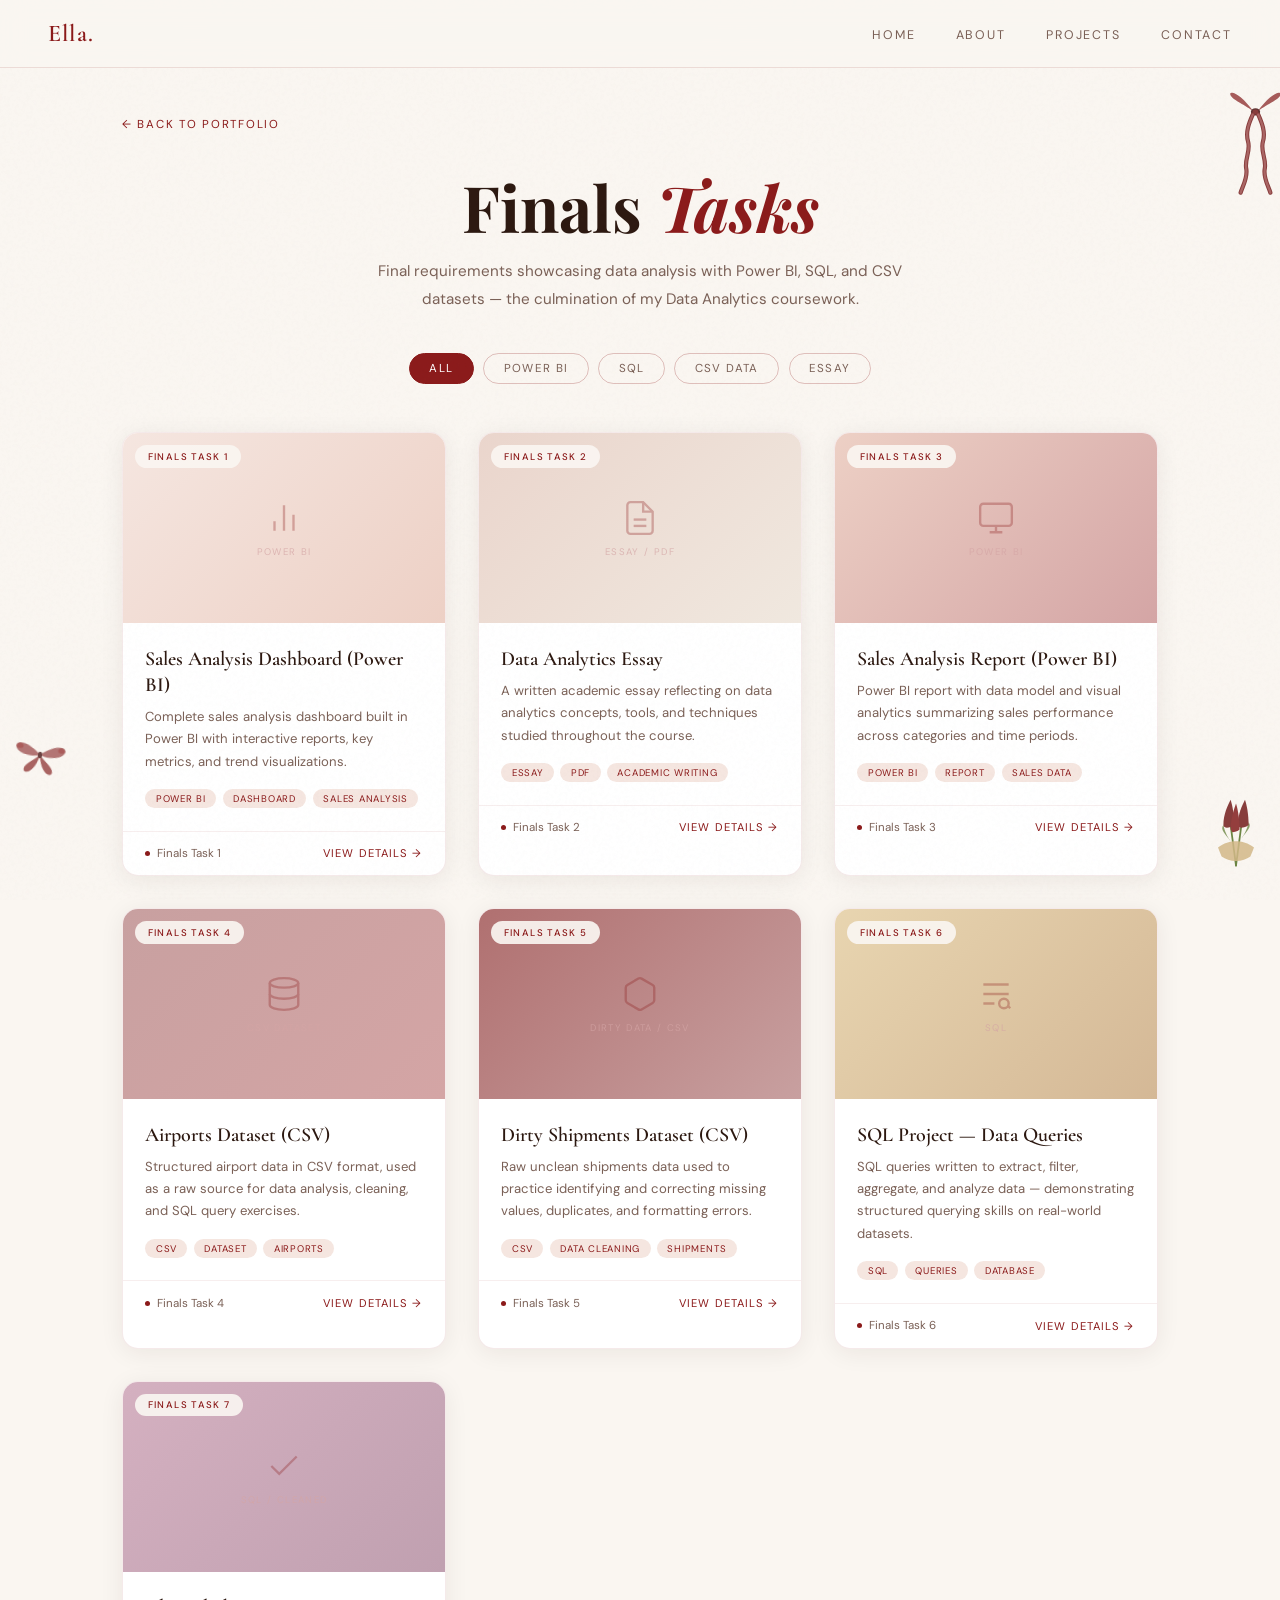
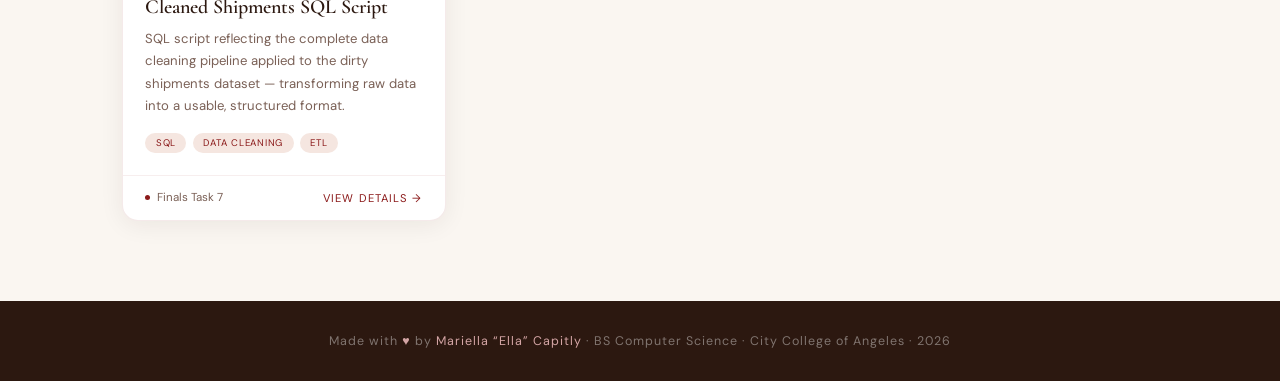
==== finals.html @ 5179aa81 "LATEST for latest" ====
<!DOCTYPE html>
<html lang="en">
<head>
  <meta charset="UTF-8">
  <meta name="viewport" content="width=device-width, initial-scale=1.0">
  <title>Finals Tasks - Mariella Capitly</title>
  <link href="https://fonts.googleapis.com/css2?family=Cormorant+Garamond:ital,wght@0,300;0,400;0,600;1,300;1,400&family=DM+Sans:wght@300;400;500&family=Playfair+Display:ital,wght@0,700;1,500&display=swap" rel="stylesheet">
  <link rel="stylesheet" href="style.css">
  <style>
    .page-wrap { max-width: 1100px; margin: 0 auto; padding: 7rem 2rem 5rem; }
    .back-link { display: inline-flex; align-items: center; gap: 0.5rem; font-size: 0.72rem; letter-spacing: 0.15em; text-transform: uppercase; color: var(--crimson); text-decoration: none; margin-bottom: 2.5rem; transition: gap 0.2s; }
    .back-link:hover { gap: 0.8rem; }
    .page-header { text-align: center; margin-bottom: 3rem; }
    .page-main-title { font-family: "Playfair Display", serif; font-size: clamp(2.4rem,5vw,4rem); font-weight: 700; color: var(--deep); line-height: 1.1; margin-bottom: 1rem; }
    .page-main-title em { font-style: italic; color: var(--crimson); }
    .page-subtitle { font-size: 0.95rem; color: var(--muted); max-width: 540px; margin: 0 auto 2.5rem; line-height: 1.8; }
    .filters { display: flex; justify-content: center; gap: 0.6rem; flex-wrap: wrap; margin-bottom: 3rem; }
    .filter-btn { padding: 0.45rem 1.2rem; border-radius: 999px; font-size: 0.72rem; letter-spacing: 0.12em; text-transform: uppercase; border: 1px solid rgba(139,26,26,0.25); background: transparent; color: var(--muted); cursor: pointer; transition: all 0.25s; font-family: "DM Sans", sans-serif; }
    .filter-btn:hover { border-color: var(--crimson); color: var(--crimson); }
    .filter-btn.active { background: var(--crimson); color: #fff; border-color: var(--crimson); }
    .tasks-grid { display: grid; grid-template-columns: repeat(auto-fill, minmax(300px, 1fr)); gap: 2rem; }
    .task-card { background: #fff; border-radius: 16px; overflow: hidden; border: 1px solid rgba(139,26,26,0.09); box-shadow: 0 4px 24px rgba(44,24,16,0.07); transition: all 0.35s ease; }
    .task-card:hover { transform: translateY(-5px); box-shadow: 0 16px 48px rgba(44,24,16,0.13); }
    .task-card.hidden { display: none; }

    .task-thumb {
      height: 190px;
      display: flex;
      align-items: center;
      justify-content: center;
      position: relative;
      overflow: hidden;
    }
    .task-thumb.img-thumb {
      background-size: cover;
      background-position: center top;
      background-repeat: no-repeat;
    }
    .thumb-cream  { background: linear-gradient(135deg,#F5E6E0,#EDD0C5); }
    .thumb-blush  { background: linear-gradient(135deg,#EAD5CC,#F0E8DF); }
    .thumb-rose   { background: linear-gradient(135deg,#EDD0C5,#D4A5A5); }
    .thumb-deep   { background: linear-gradient(135deg,#C8A0A0,#D4A5A5); }
    .thumb-wine   { background: linear-gradient(135deg,#B07070,#C8A0A0); }
    .thumb-sand   { background: linear-gradient(135deg,#E8D5B0,#D4B896); }
    .thumb-mauve  { background: linear-gradient(135deg,#D4B0C0,#C0A0B0); }

    .task-tag-badge {
      position: absolute;
      top: 0.75rem;
      left: 0.75rem;
      padding: 0.3rem 0.8rem;
      border-radius: 999px;
      font-size: 0.6rem;
      letter-spacing: 0.14em;
      text-transform: uppercase;
      font-weight: 500;
      z-index: 2;
      background: rgba(250,246,241,0.92);
      color: var(--crimson);
    }

    /* Placeholder icon inside gradient thumbs */
    .thumb-icon-wrap { display: flex; flex-direction: column; align-items: center; gap: 0.5rem; }
    .thumb-icon-wrap svg { width: 38px; height: 38px; stroke: var(--crimson); fill: none; opacity: 0.3; stroke-width: 1.5; }
    .thumb-icon-label { font-size: 0.6rem; letter-spacing: 0.14em; text-transform: uppercase; color: var(--accent); opacity: 0.7; }

    .task-body { padding: 1.4rem; }
    .task-title { font-family: "Cormorant Garamond", serif; font-size: 1.25rem; font-weight: 600; color: var(--deep); margin-bottom: 0.5rem; line-height: 1.3; }
    .task-desc { font-size: 0.82rem; color: var(--muted); line-height: 1.7; margin-bottom: 1rem; }
    .task-tags { display: flex; flex-wrap: wrap; gap: 0.4rem; }
    .task-tag { padding: 0.2rem 0.65rem; background: var(--blush); color: var(--crimson); border-radius: 999px; font-size: 0.6rem; letter-spacing: 0.08em; text-transform: uppercase; }
    .task-footer { padding: 0.9rem 1.4rem; border-top: 1px solid rgba(139,26,26,0.07); display: flex; justify-content: space-between; align-items: center; }
    .task-footer button { font-size: 0.7rem; letter-spacing: 0.1em; text-transform: uppercase; color: var(--crimson); display: flex; align-items: center; gap: 0.3rem; cursor: pointer; background: none; border: none; font-family: inherit; transition: gap 0.2s; }
    .task-footer button:hover { gap: 0.6rem; }
    .task-dot { width: 5px; height: 5px; border-radius: 50%; background: var(--crimson); flex-shrink: 0; }

    /* Decorations */
    .deco-bow { position: fixed; top: 90px; right: -8px; width: 65px; height: 105px; pointer-events: none; z-index: 5; opacity: 0.8; }
    .deco-butterfly { position: fixed; bottom: 120px; left: 10px; width: 60px; height: 50px; pointer-events: none; z-index: 5; opacity: 0.75; transform: rotate(8deg); }
    .deco-bouquet { position: fixed; bottom: 30px; right: 8px; width: 72px; height: 90px; pointer-events: none; z-index: 5; opacity: 0.8; }
    @media(max-width:600px){ .deco-bow,.deco-butterfly,.deco-bouquet{display:none;} .tasks-grid{grid-template-columns:1fr;} .modal-actions{flex-direction:column;} }

    /* Modal */
    .modal-overlay { display: none; position: fixed; inset: 0; background: rgba(44,24,16,0.5); z-index: 200; align-items: center; justify-content: center; padding: 1.5rem; backdrop-filter: blur(6px); }
    .modal-overlay.open { display: flex; }
    .modal-box { background: #FAF6F1; border-radius: 20px; max-width: 580px; width: 100%; max-height: 90vh; overflow-y: auto; box-shadow: 0 24px 80px rgba(44,24,16,0.25); border: 1px solid rgba(139,26,26,0.12); position: relative; animation: modalIn 0.3s ease; }
    @keyframes modalIn { from { opacity:0; transform: translateY(20px) scale(0.97); } to { opacity:1; transform: translateY(0) scale(1); } }
    .modal-header-img {
      width: 100%;
      height: 200px;
      border-radius: 20px 20px 0 0;
      position: relative;
      overflow: hidden;
      display: flex;
      align-items: center;
      justify-content: center;
      background-size: cover;
      background-position: center top;
      background-repeat: no-repeat;
    }
    .modal-header-icon { display: flex; flex-direction: column; align-items: center; gap: 0.6rem; }
    .modal-header-icon svg { width: 52px; height: 52px; stroke: var(--crimson); fill: none; opacity: 0.25; stroke-width: 1.2; }
    .modal-close-btn { position: absolute; top: 1rem; right: 1rem; width: 32px; height: 32px; border-radius: 50%; background: rgba(250,246,241,0.92); border: 1px solid rgba(139,26,26,0.18); display: flex; align-items: center; justify-content: center; cursor: pointer; color: var(--crimson); font-size: 0.9rem; transition: background 0.2s; z-index: 10; }
    .modal-close-btn:hover { background: var(--blush); }
    .modal-content { padding: 1.8rem 2rem 2rem; }
    .modal-badge { display: inline-block; padding: 0.3rem 0.9rem; border-radius: 999px; font-size: 0.6rem; letter-spacing: 0.15em; text-transform: uppercase; font-weight: 500; background: rgba(139,26,26,0.1); color: var(--crimson); margin-bottom: 0.7rem; }
    .modal-title { font-family: "Playfair Display", serif; font-size: 1.6rem; font-weight: 700; color: var(--deep); margin-bottom: 0.5rem; line-height: 1.2; }
    .modal-desc { font-size: 0.85rem; color: var(--muted); line-height: 1.8; margin-bottom: 1.2rem; }
    .modal-tags { display: flex; flex-wrap: wrap; gap: 0.4rem; margin-bottom: 1.5rem; }
    .modal-tag { padding: 0.22rem 0.7rem; background: var(--blush); color: var(--crimson); border-radius: 999px; font-size: 0.6rem; letter-spacing: 0.08em; text-transform: uppercase; }
    .modal-divider { height: 1px; background: rgba(139,26,26,0.1); margin-bottom: 1.5rem; }
    .modal-actions { display: flex; gap: 0.8rem; flex-wrap: wrap; }
    .modal-btn-download { display: inline-flex; align-items: center; gap: 0.5rem; padding: 0.75rem 1.5rem; background: var(--crimson); color: #fff; border-radius: 999px; font-size: 0.75rem; letter-spacing: 0.1em; text-transform: uppercase; text-decoration: none; border: none; cursor: pointer; font-family: inherit; transition: all 0.3s; }
    .modal-btn-download:hover { background: var(--rose); transform: translateY(-2px); box-shadow: 0 6px 20px rgba(139,26,26,0.25); }
    .modal-btn-download:disabled { opacity: 0.6; cursor: not-allowed; transform: none; }
    .modal-btn-close { display: inline-flex; align-items: center; gap: 0.5rem; padding: 0.75rem 1.5rem; background: transparent; color: var(--muted); border: 1px solid rgba(139,26,26,0.2); border-radius: 999px; font-size: 0.75rem; letter-spacing: 0.1em; text-transform: uppercase; cursor: pointer; font-family: inherit; transition: all 0.3s; }
    .modal-btn-close:hover { background: var(--blush); }
  </style>
</head>
<body>

<nav>
  <div class="nav-logo">Ella.</div>
  <ul class="nav-links">
    <li><a href="index.html">Home</a></li>
    <li><a href="index.html#about">About</a></li>
    <li><a href="index.html#projects">Projects</a></li>
    <li><a href="index.html#contact">Contact</a></li>
  </ul>
</nav>

<!-- Decorations -->
<svg class="deco-bow" viewBox="0 0 70 110" fill="none">
  <path d="M33 22 C26 15 6 8 8 2 C10 -1 22 6 33 22Z" fill="#6B0F0F" opacity="0.95"/>
  <path d="M33 22 C26 15 6 8 8 2 C10 -1 22 6 33 22Z" fill="#D47070" opacity="0.3"/>
  <path d="M37 22 C44 15 64 8 62 2 C60 -1 48 6 37 22Z" fill="#6B0F0F" opacity="0.95"/>
  <path d="M37 22 C44 15 64 8 62 2 C60 -1 48 6 37 22Z" fill="#D47070" opacity="0.3"/>
  <ellipse cx="35" cy="22" rx="5" ry="4" fill="#3A0606"/>
  <ellipse cx="35" cy="22" rx="3" ry="2.5" fill="#6B0F0F"/>
  <path d="M32 25 C28 34 24 44 27 54 C30 64 23 73 25 83 C27 93 21 102 19 109" stroke="#6B0F0F" stroke-width="4.5" stroke-linecap="round" fill="none"/>
  <path d="M32 25 C28 34 24 44 27 54 C30 64 23 73 25 83 C27 93 21 102 19 109" stroke="#E8A0A0" stroke-width="2.5" stroke-linecap="round" fill="none" opacity="0.35"/>
  <path d="M38 25 C42 34 46 44 43 54 C40 64 47 73 45 83 C43 93 49 102 51 109" stroke="#6B0F0F" stroke-width="4.5" stroke-linecap="round" fill="none"/>
  <path d="M38 25 C42 34 46 44 43 54 C40 64 47 73 45 83 C43 93 49 102 51 109" stroke="#E8A0A0" stroke-width="2.5" stroke-linecap="round" fill="none" opacity="0.35"/>
</svg>
<svg class="deco-butterfly" viewBox="0 0 70 60" fill="none">
  <path d="M35 30 C28 22 10 14 6 20 C2 26 16 36 35 30Z" fill="#6B0F0F" opacity="0.9"/>
  <path d="M35 30 C28 22 10 14 6 20 C2 26 16 36 35 30Z" fill="#E8A0A0" opacity="0.3"/>
  <ellipse cx="10" cy="22" rx="4" ry="3" fill="#8B1A1A" opacity="0.7"/>
  <path d="M35 30 C42 22 60 14 64 20 C68 26 54 36 35 30Z" fill="#6B0F0F" opacity="0.9"/>
  <path d="M35 30 C42 22 60 14 64 20 C68 26 54 36 35 30Z" fill="#E8A0A0" opacity="0.3"/>
  <ellipse cx="60" cy="22" rx="4" ry="3" fill="#8B1A1A" opacity="0.7"/>
  <path d="M35 30 C30 36 16 44 18 50 C20 56 32 50 35 30Z" fill="#7B1111" opacity="0.85"/>
  <path d="M35 30 C40 36 54 44 52 50 C50 56 38 50 35 30Z" fill="#7B1111" opacity="0.85"/>
  <ellipse cx="35" cy="30" rx="2.5" ry="4" fill="#3A0606"/>
  <path d="M34 27 C32 24 30 22" stroke="#3A0606" stroke-width="1" stroke-linecap="round" fill="none"/>
  <path d="M36 27 C38 24 40 22" stroke="#3A0606" stroke-width="1" stroke-linecap="round" fill="none"/>
</svg>
<svg class="deco-bouquet" viewBox="0 0 80 100" fill="none">
  <path d="M40 95 C38 80 36 65 34 50" stroke="#4A6B1A" stroke-width="2" stroke-linecap="round" fill="none"/>
  <path d="M40 95 C42 80 44 65 46 50" stroke="#4A6B1A" stroke-width="2" stroke-linecap="round" fill="none"/>
  <path d="M34 68 C28 60 22 55 26 50 C28 60 32 65 34 68Z" fill="#4A6B1A" opacity="0.8"/>
  <path d="M46 65 C52 57 58 52 54 47 C52 57 48 62 46 65Z" fill="#4A6B1A" opacity="0.8"/>
  <path d="M26 50 C26 38 31 28 34 22 C36 28 38 38 38 50 C36 52 32 53 30 53 C28 53 26 52 26 50Z" fill="#6B0F0F"/>
  <path d="M42 50 C42 38 47 28 50 22 C52 28 54 38 54 50 C52 52 48 53 46 53 C44 53 42 52 42 50Z" fill="#6B0F0F"/>
  <path d="M34 55 C34 43 38 32 40 26 C42 32 44 43 44 55 C42 57 38 58 36 58Z" fill="#7B1111"/>
  <path d="M20 75 C26 70 34 68 40 68 C46 68 54 70 60 75 L56 85 C52 88 46 90 40 90 C34 90 28 88 24 85Z" fill="#C8A96E" opacity="0.85"/>
</svg>

<!-- MODAL -->
<div class="modal-overlay" id="modalOverlay">
  <div class="modal-box">
    <div class="modal-header-img" id="modalHeaderImg">
      <div class="modal-header-icon" id="modalHeaderIcon"></div>
      <button class="modal-close-btn" id="modalCloseX">&#10005;</button>
    </div>
    <div class="modal-content">
      <span class="modal-badge" id="modalBadge"></span>
      <h2 class="modal-title" id="modalTitle"></h2>
      <p class="modal-desc" id="modalDesc"></p>
      <div class="modal-tags" id="modalTags"></div>
      <div class="modal-divider"></div>
      <div class="modal-actions">
        <button class="modal-btn-download" id="modalDownload">&#8659; Download File</button>
        <button class="modal-btn-close" id="modalCloseBtn">&#10005; Close</button>
      </div>
    </div>
  </div>
</div>

<div class="page-wrap">
  <a href="index.html" class="back-link">&#8592; Back to Portfolio</a>
  <div class="page-header">
    <h1 class="page-main-title">Finals <em>Tasks</em></h1>
    <p class="page-subtitle">Final requirements showcasing data analysis with Power BI, SQL, and CSV datasets — the culmination of my Data Analytics coursework.</p>
    <div class="filters">
      <button class="filter-btn active" data-filter="all">All</button>
      <button class="filter-btn" data-filter="powerbi">Power BI</button>
      <button class="filter-btn" data-filter="sql">SQL</button>
      <button class="filter-btn" data-filter="csv">CSV Data</button>
      <button class="filter-btn" data-filter="essay">Essay</button>
    </div>
  </div>

  <div class="tasks-grid">

    <!-- Card 1: Sales Analysis (Power BI) — complete with charts -->
    <div class="task-card" data-cat="powerbi"
      data-badge="Finals Task 1"
      data-title="Sales Analysis Dashboard (Power BI)"
      data-imgurl=""
      data-thumbclass="thumb-cream"
      data-icon='<path d="M18 20V10M12 20V4M6 20v-6"/>'
      data-iconlabel="Power BI"
      data-desc="A complete sales analysis dashboard built in Power BI. Visualizes key sales metrics, trends, and performance indicators using interactive reports and charts."
      data-tags="Power BI,Dashboard,Sales Analysis,Visualization"
      data-download="https://raw.githubusercontent.com/mariellacapitly/PORTFOLIO/development/projects/FINALS/04-Sales_Analysis_complete%20(1).pbix"
      data-filename="Finals-Sales-Analysis-Complete.pbix">
      <div class="task-thumb thumb-cream">
        <span class="task-tag-badge">Finals Task 1</span>
        <div class="thumb-icon-wrap">
          <svg viewBox="0 0 24 24"><path d="M18 20V10M12 20V4M6 20v-6"/></svg>
          <span class="thumb-icon-label">Power BI</span>
        </div>
      </div>
      <div class="task-body">
        <div class="task-title">Sales Analysis Dashboard (Power BI)</div>
        <p class="task-desc">Complete sales analysis dashboard built in Power BI with interactive reports, key metrics, and trend visualizations.</p>
        <div class="task-tags"><span class="task-tag">Power BI</span><span class="task-tag">Dashboard</span><span class="task-tag">Sales Analysis</span></div>
      </div>
      <div class="task-footer">
        <div style="display:flex;align-items:center;gap:0.4rem;"><div class="task-dot"></div><span style="font-size:0.72rem;color:var(--muted);">Finals Task 1</span></div>
        <button class="open-modal-btn">View Details &rarr;</button>
      </div>
    </div>

    <!-- Card 2: Essay -->
    <div class="task-card" data-cat="essay"
      data-badge="Finals Task 2"
      data-title="Data Analytics Essay"
      data-imgurl=""
      data-thumbclass="thumb-blush"
      data-icon='<path d="M14 2H6a2 2 0 00-2 2v16a2 2 0 002 2h12a2 2 0 002-2V8z"/><polyline points="14 2 14 8 20 8"/><line x1="16" y1="13" x2="8" y2="13"/><line x1="16" y1="17" x2="8" y2="17"/>'
      data-iconlabel="Essay / PDF"
      data-desc="A written essay on data analytics concepts, reflecting on the tools, techniques, and insights gained throughout the course. Submitted as a formal academic document."
      data-tags="Essay,PDF,Academic Writing,Reflection"
      data-download="https://raw.githubusercontent.com/mariellacapitly/PORTFOLIO/development/projects/FINALS/Capitly_Mariella_ESSAY%20(1).pdf"
      data-filename="Capitly_Mariella_ESSAY.pdf">
      <div class="task-thumb thumb-blush">
        <span class="task-tag-badge">Finals Task 2</span>
        <div class="thumb-icon-wrap">
          <svg viewBox="0 0 24 24"><path d="M14 2H6a2 2 0 00-2 2v16a2 2 0 002 2h12a2 2 0 002-2V8z"/><polyline points="14 2 14 8 20 8"/><line x1="16" y1="13" x2="8" y2="13"/><line x1="16" y1="17" x2="8" y2="17"/></svg>
          <span class="thumb-icon-label">Essay / PDF</span>
        </div>
      </div>
      <div class="task-body">
        <div class="task-title">Data Analytics Essay</div>
        <p class="task-desc">A written academic essay reflecting on data analytics concepts, tools, and techniques studied throughout the course.</p>
        <div class="task-tags"><span class="task-tag">Essay</span><span class="task-tag">PDF</span><span class="task-tag">Academic Writing</span></div>
      </div>
      <div class="task-footer">
        <div style="display:flex;align-items:center;gap:0.4rem;"><div class="task-dot"></div><span style="font-size:0.72rem;color:var(--muted);">Finals Task 2</span></div>
        <button class="open-modal-btn">View Details &rarr;</button>
      </div>
    </div>

    <!-- Card 3: Sales Analysis (alternate .pbix) -->
    <div class="task-card" data-cat="powerbi"
      data-badge="Finals Task 3"
      data-title="Sales Analysis Report (Power BI)"
      data-imgurl=""
      data-thumbclass="thumb-rose"
      data-icon='<rect x="2" y="3" width="20" height="14" rx="2"/><path d="M8 21h8M12 17v4"/>'
      data-iconlabel="Power BI"
      data-desc="An alternate Power BI report file for the sales analysis project. Contains report pages, data model connections, and visual analytics for sales performance review."
      data-tags="Power BI,Report,Sales Data,Visualization"
      data-download="https://raw.githubusercontent.com/mariellacapitly/PORTFOLIO/development/projects/FINALS/Sales_Analysis_complete%20(1).pbix"
      data-filename="Finals-Sales-Analysis-Report.pbix">
      <div class="task-thumb thumb-rose">
        <span class="task-tag-badge">Finals Task 3</span>
        <div class="thumb-icon-wrap">
          <svg viewBox="0 0 24 24"><rect x="2" y="3" width="20" height="14" rx="2"/><path d="M8 21h8M12 17v4"/></svg>
          <span class="thumb-icon-label">Power BI</span>
        </div>
      </div>
      <div class="task-body">
        <div class="task-title">Sales Analysis Report (Power BI)</div>
        <p class="task-desc">Power BI report with data model and visual analytics summarizing sales performance across categories and time periods.</p>
        <div class="task-tags"><span class="task-tag">Power BI</span><span class="task-tag">Report</span><span class="task-tag">Sales Data</span></div>
      </div>
      <div class="task-footer">
        <div style="display:flex;align-items:center;gap:0.4rem;"><div class="task-dot"></div><span style="font-size:0.72rem;color:var(--muted);">Finals Task 3</span></div>
        <button class="open-modal-btn">View Details &rarr;</button>
      </div>
    </div>

    <!-- Card 4: Airports CSV -->
    <div class="task-card" data-cat="csv"
      data-badge="Finals Task 4"
      data-title="Airports Dataset (CSV)"
      data-imgurl=""
      data-thumbclass="thumb-deep"
      data-icon='<ellipse cx="12" cy="5" rx="9" ry="3"/><path d="M21 12c0 1.66-4 3-9 3s-9-1.34-9-3"/><path d="M3 5v14c0 1.66 4 3 9 3s9-1.34 9-3V5"/>'
      data-iconlabel="CSV Dataset"
      data-desc="A structured CSV dataset containing airport data. Used as a source dataset for data analysis, cleaning, and querying exercises in the finals project."
      data-tags="CSV,Dataset,Airports,Data Source"
      data-download="https://raw.githubusercontent.com/mariellacapitly/PORTFOLIO/development/projects/FINALS/airports.csv"
      data-filename="airports.csv">
      <div class="task-thumb thumb-deep">
        <span class="task-tag-badge">Finals Task 4</span>
        <div class="thumb-icon-wrap">
          <svg viewBox="0 0 24 24"><ellipse cx="12" cy="5" rx="9" ry="3"/><path d="M21 12c0 1.66-4 3-9 3s-9-1.34-9-3"/><path d="M3 5v14c0 1.66 4 3 9 3s9-1.34 9-3V5"/></svg>
          <span class="thumb-icon-label">CSV Dataset</span>
        </div>
      </div>
      <div class="task-body">
        <div class="task-title">Airports Dataset (CSV)</div>
        <p class="task-desc">Structured airport data in CSV format, used as a raw source for data analysis, cleaning, and SQL query exercises.</p>
        <div class="task-tags"><span class="task-tag">CSV</span><span class="task-tag">Dataset</span><span class="task-tag">Airports</span></div>
      </div>
      <div class="task-footer">
        <div style="display:flex;align-items:center;gap:0.4rem;"><div class="task-dot"></div><span style="font-size:0.72rem;color:var(--muted);">Finals Task 4</span></div>
        <button class="open-modal-btn">View Details &rarr;</button>
      </div>
    </div>

    <!-- Card 5: Dirty Shipments CSV -->
    <div class="task-card" data-cat="csv"
      data-badge="Finals Task 5"
      data-title="Dirty Shipments Dataset (CSV)"
      data-imgurl=""
      data-thumbclass="thumb-wine"
      data-icon='<path d="M21 16V8a2 2 0 00-1-1.73l-7-4a2 2 0 00-2 0l-7 4A2 2 0 003 8v8a2 2 0 001 1.73l7 4a2 2 0 002 0l7-4A2 2 0 0021 16z"/>'
      data-iconlabel="Dirty Data / CSV"
      data-desc="A raw, unclean shipments dataset in CSV format. Used to practice data cleaning techniques — identifying and fixing missing values, duplicates, and formatting inconsistencies."
      data-tags="CSV,Data Cleaning,Shipments,Raw Data"
      data-download="https://raw.githubusercontent.com/mariellacapitly/PORTFOLIO/development/projects/FINALS/dirty_shipments.csv"
      data-filename="dirty_shipments.csv">
      <div class="task-thumb thumb-wine">
        <span class="task-tag-badge">Finals Task 5</span>
        <div class="thumb-icon-wrap">
          <svg viewBox="0 0 24 24"><path d="M21 16V8a2 2 0 00-1-1.73l-7-4a2 2 0 00-2 0l-7 4A2 2 0 003 8v8a2 2 0 001 1.73l7 4a2 2 0 002 0l7-4A2 2 0 0021 16z"/></svg>
          <span class="thumb-icon-label">Dirty Data / CSV</span>
        </div>
      </div>
      <div class="task-body">
        <div class="task-title">Dirty Shipments Dataset (CSV)</div>
        <p class="task-desc">Raw unclean shipments data used to practice identifying and correcting missing values, duplicates, and formatting errors.</p>
        <div class="task-tags"><span class="task-tag">CSV</span><span class="task-tag">Data Cleaning</span><span class="task-tag">Shipments</span></div>
      </div>
      <div class="task-footer">
        <div style="display:flex;align-items:center;gap:0.4rem;"><div class="task-dot"></div><span style="font-size:0.72rem;color:var(--muted);">Finals Task 5</span></div>
        <button class="open-modal-btn">View Details &rarr;</button>
      </div>
    </div>

    <!-- Card 6: SQL Project -->
    <div class="task-card" data-cat="sql"
      data-badge="Finals Task 6"
      data-title="SQL Project — Data Queries"
      data-imgurl=""
      data-thumbclass="thumb-sand"
      data-icon='<path d="M4 6h16M4 12h16M4 18h7"/><circle cx="17" cy="18" r="3"/><path d="m21 21-1.5-1.5"/>'
      data-iconlabel="SQL"
      data-desc="A SQL project file containing queries written to extract, filter, aggregate, and analyze data. Demonstrates ability to write structured queries for real-world data problems."
      data-tags="SQL,Queries,Database,Data Analysis"
      data-download="https://raw.githubusercontent.com/mariellacapitly/PORTFOLIO/development/projects/FINALS/project_capitly%20(1).sql"
      data-filename="project_capitly.sql">
      <div class="task-thumb thumb-sand">
        <span class="task-tag-badge">Finals Task 6</span>
        <div class="thumb-icon-wrap">
          <svg viewBox="0 0 24 24"><path d="M4 6h16M4 12h16M4 18h7"/><circle cx="17" cy="18" r="3"/><path d="m21 21-1.5-1.5"/></svg>
          <span class="thumb-icon-label">SQL</span>
        </div>
      </div>
      <div class="task-body">
        <div class="task-title">SQL Project — Data Queries</div>
        <p class="task-desc">SQL queries written to extract, filter, aggregate, and analyze data — demonstrating structured querying skills on real-world datasets.</p>
        <div class="task-tags"><span class="task-tag">SQL</span><span class="task-tag">Queries</span><span class="task-tag">Database</span></div>
      </div>
      <div class="task-footer">
        <div style="display:flex;align-items:center;gap:0.4rem;"><div class="task-dot"></div><span style="font-size:0.72rem;color:var(--muted);">Finals Task 6</span></div>
        <button class="open-modal-btn">View Details &rarr;</button>
      </div>
    </div>

    <!-- Card 7: Cleaned Shipments SQL -->
    <div class="task-card" data-cat="sql"
      data-badge="Finals Task 7"
      data-title="Cleaned Shipments SQL Script"
      data-imgurl=""
      data-thumbclass="thumb-mauve"
      data-icon='<polyline points="20 6 9 17 4 12"/>'
      data-iconlabel="SQL / Cleaned"
      data-desc="A SQL script containing the cleaned and transformed version of the dirty shipments dataset. Reflects the full data cleaning pipeline applied through SQL statements."
      data-tags="SQL,Data Cleaning,Shipments,ETL"
      data-download="https://raw.githubusercontent.com/mariellacapitly/PORTFOLIO/development/projects/FINALS/shipment_cleaned.sql"
      data-filename="shipment_cleaned.sql">
      <div class="task-thumb thumb-mauve">
        <span class="task-tag-badge">Finals Task 7</span>
        <div class="thumb-icon-wrap">
          <svg viewBox="0 0 24 24"><polyline points="20 6 9 17 4 12"/></svg>
          <span class="thumb-icon-label">SQL / Cleaned</span>
        </div>
      </div>
      <div class="task-body">
        <div class="task-title">Cleaned Shipments SQL Script</div>
        <p class="task-desc">SQL script reflecting the complete data cleaning pipeline applied to the dirty shipments dataset — transforming raw data into a usable, structured format.</p>
        <div class="task-tags"><span class="task-tag">SQL</span><span class="task-tag">Data Cleaning</span><span class="task-tag">ETL</span></div>
      </div>
      <div class="task-footer">
        <div style="display:flex;align-items:center;gap:0.4rem;"><div class="task-dot"></div><span style="font-size:0.72rem;color:var(--muted);">Finals Task 7</span></div>
        <button class="open-modal-btn">View Details &rarr;</button>
      </div>
    </div>

  </div><!-- /tasks-grid -->
</div><!-- /page-wrap -->

<footer>
  Made with <span>&#9829;</span> by <span>Mariella &ldquo;Ella&rdquo; Capitly</span> &middot; BS Computer Science &middot; City College of Angeles &middot; 2026
</footer>

<script>
  /* ── Filter ── */
  document.querySelectorAll('.filter-btn').forEach(function(btn) {
    btn.addEventListener('click', function() {
      document.querySelectorAll('.filter-btn').forEach(function(b){ b.classList.remove('active'); });
      btn.classList.add('active');
      var cat = btn.getAttribute('data-filter');
      document.querySelectorAll('.task-card').forEach(function(card) {
        if (cat === 'all' || card.getAttribute('data-cat').indexOf(cat) !== -1) {
          card.classList.remove('hidden');
        } else {
          card.classList.add('hidden');
        }
      });
    });
  });

  /* ── Modal ── */
  var overlay         = document.getElementById('modalOverlay');
  var mBadge          = document.getElementById('modalBadge');
  var mTitle          = document.getElementById('modalTitle');
  var mDesc           = document.getElementById('modalDesc');
  var mTags           = document.getElementById('modalTags');
  var mHeaderImg      = document.getElementById('modalHeaderImg');
  var mHeaderIcon     = document.getElementById('modalHeaderIcon');
  var currentFileUrl  = '';
  var currentFileName = '';

  document.querySelectorAll('.open-modal-btn').forEach(function(btn) {
    btn.addEventListener('click', function() {
      var card    = btn.closest('.task-card');
      var imgUrl  = card.getAttribute('data-imgurl') || '';
      var tClass  = card.getAttribute('data-thumbclass') || 'thumb-cream';
      var iconSvg = card.getAttribute('data-icon') || '';
      var iconLbl = card.getAttribute('data-iconlabel') || '';

      // Header: image if available, else gradient + icon
      mHeaderImg.style.backgroundImage = imgUrl ? "url('" + imgUrl + "')" : '';
      mHeaderImg.className = 'modal-header-img ' + (imgUrl ? '' : tClass);

      if (imgUrl) {
        mHeaderIcon.innerHTML = '';
      } else {
        mHeaderIcon.innerHTML =
          '<svg viewBox="0 0 24 24" style="width:52px;height:52px;stroke:var(--crimson);fill:none;opacity:0.25;stroke-width:1.2;">' + iconSvg + '</svg>' +
          '<span style="font-size:0.6rem;letter-spacing:0.14em;text-transform:uppercase;color:var(--accent);opacity:0.7;margin-top:0.4rem;">' + iconLbl + '</span>';
      }

      mBadge.textContent = card.getAttribute('data-badge') || '';
      mTitle.textContent = card.getAttribute('data-title') || '';
      mDesc.textContent  = card.getAttribute('data-desc')  || '';

      mTags.innerHTML = '';
      (card.getAttribute('data-tags') || '').split(',').forEach(function(t) {
        var s = document.createElement('span');
        s.className = 'modal-tag';
        s.textContent = t.trim();
        mTags.appendChild(s);
      });

      currentFileUrl  = card.getAttribute('data-download') || '';
      currentFileName = card.getAttribute('data-filename') || 'download';

      overlay.classList.add('open');
      document.body.style.overflow = 'hidden';
    });
  });

  /* ── Force download via fetch + blob ── */
  document.getElementById('modalDownload').addEventListener('click', function() {
    if (!currentFileUrl) return;
    var btn = this;
    var orig = btn.innerHTML;
    btn.disabled = true;
    btn.innerHTML = '&#8987; Downloading...';
    fetch(currentFileUrl)
      .then(function(res) {
        if (!res.ok) throw new Error('fetch failed');
        return res.blob();
      })
      .then(function(blob) {
        var a = document.createElement('a');
        a.href = URL.createObjectURL(blob);
        a.download = currentFileName;
        document.body.appendChild(a);
        a.click();
        document.body.removeChild(a);
        URL.revokeObjectURL(a.href);
      })
      .catch(function() {
        window.open(currentFileUrl, '_blank');
      })
      .finally(function() {
        btn.disabled = false;
        btn.innerHTML = orig;
      });
  });

  function closeModal() {
    overlay.classList.remove('open');
    document.body.style.overflow = '';
  }
  document.getElementById('modalCloseX').addEventListener('click', closeModal);
  document.getElementById('modalCloseBtn').addEventListener('click', closeModal);
  overlay.addEventListener('click', function(e) { if (e.target === overlay) closeModal(); });
  document.addEventListener('keydown', function(e) { if (e.key === 'Escape') closeModal(); });
</script>
</body>
</html>
---- style.css ----
/* ── ROOT VARIABLES ── */
:root {
  --crimson: #8B1A1A;
  --rose: #C0392B;
  --blush: #F5E6E0;
  --cream: #FAF6F1;
  --parchment: #F0E8DF;
  --deep: #2C1810;
  --muted: #7A6056;
  --accent: #D4A5A5;
  --white: #FFFFFF;
}

*, *::before, *::after {
  box-sizing: border-box;
  margin: 0;
  padding: 0;
}

html {
  scroll-behavior: smooth;
}

body {
  font-family: 'DM Sans', sans-serif;
  background: var(--cream);
  color: var(--deep);
  overflow-x: hidden;
}

/* ── NOISE TEXTURE OVERLAY ── */
body::before {
  content: '';
  position: fixed;
  inset: 0;
  background-image: url("data:image/svg+xml,%3Csvg viewBox='0 0 256 256' xmlns='http://www.w3.org/2000/svg'%3E%3Cfilter id='noise'%3E%3CfeTurbulence type='fractalNoise' baseFrequency='0.9' numOctaves='4' stitchTiles='stitch'/%3E%3C/filter%3E%3Crect width='100%25' height='100%25' filter='url(%23noise)' opacity='0.04'/%3E%3C/svg%3E");
  pointer-events: none;
  z-index: 0;
  opacity: 0.5;
}

/* ── NAV ── */
nav {
  position: fixed;
  top: 0;
  left: 0;
  right: 0;
  z-index: 100;
  display: flex;
  justify-content: space-between;
  align-items: center;
  padding: 1.2rem 3rem;
  background: rgba(250, 246, 241, 0.85);
  backdrop-filter: blur(12px);
  border-bottom: 1px solid rgba(139, 26, 26, 0.12);
}

.nav-logo {
  font-family: 'Cormorant Garamond', serif;
  font-size: 1.5rem;
  font-weight: 600;
  color: var(--crimson);
  letter-spacing: 0.05em;
}

.nav-links {
  display: flex;
  gap: 2.5rem;
  list-style: none;
}

.nav-links a {
  font-size: 0.78rem;
  letter-spacing: 0.15em;
  text-transform: uppercase;
  color: var(--muted);
  text-decoration: none;
  transition: color 0.3s;
}

.nav-links a:hover {
  color: var(--crimson);
}

/* ── HERO ── */
.hero {
  min-height: 100vh;
  display: grid;
  grid-template-columns: 1fr 1fr;
  align-items: center;
  padding: 6rem 3rem 4rem;
  position: relative;
  overflow: hidden;
}

.hero-deco {
  position: absolute;
  top: -80px;
  right: -80px;
  width: 420px;
  height: 420px;
  border-radius: 50%;
  background: radial-gradient(circle, rgba(192, 57, 43, 0.12) 0%, transparent 70%);
  pointer-events: none;
}

.hero-deco-2 {
  position: absolute;
  top: 120px;        /* move to right side */
  right: 60px;       /* RIGHT SIDE */
  width: 220px;
  height: 280px;
  background: #8B1A1A;  /* SOLID RED */
  border-radius: 24px;
  opacity: 0.15;     /* soft design look */
}

.hero-left {
  z-index: 1;
}

.hero-tag {
  display: inline-flex;
  align-items: center;
  gap: 0.5rem;
  font-size: 0.7rem;
  letter-spacing: 0.2em;
  text-transform: uppercase;
  color: var(--crimson);
  margin-bottom: 1.5rem;
  padding: 0.4rem 1rem;
  border: 1px solid rgba(139, 26, 26, 0.3);
  border-radius: 999px;
}

.hero-tag::before {
  content: '';
  width: 6px;
  height: 6px;
  border-radius: 50%;
  background: var(--crimson);
  animation: pulse 2s infinite;
}

@keyframes pulse {
  0%, 100% { opacity: 1; transform: scale(1); }
  50% { opacity: 0.5; transform: scale(1.3); }
}

.hero-name {
  font-family: 'Playfair Display', serif;
  font-size: clamp(3.5rem, 6vw, 5.5rem);
  font-weight: 700;
  line-height: 1.05;
  color: var(--deep);
  margin-bottom: 0.5rem;
}

.hero-name em {
  font-style: italic;
  color: var(--crimson);
}

.hero-subtitle {
  font-family: 'Cormorant Garamond', serif;
  font-size: 1.4rem;
  font-weight: 300;
  color: var(--muted);
  margin-bottom: 2rem;
  font-style: italic;
}

.hero-bio {
  font-size: 0.95rem;
  line-height: 1.8;
  color: var(--muted);
  max-width: 440px;
  margin-bottom: 2.5rem;
}

.hero-cta {
  display: flex;
  gap: 1rem;
  flex-wrap: wrap;
}

/* ── BUTTONS ── */
.btn-primary {
  display: inline-flex;
  align-items: center;
  gap: 0.5rem;
  padding: 0.85rem 2rem;
  background: var(--crimson);
  color: var(--white);
  border: none;
  border-radius: 999px;
  font-size: 0.8rem;
  letter-spacing: 0.1em;
  text-transform: uppercase;
  text-decoration: none;
  cursor: pointer;
  transition: all 0.3s;
}

.btn-primary:hover {
  background: var(--rose);
  transform: translateY(-2px);
  box-shadow: 0 8px 24px rgba(139, 26, 26, 0.25);
}

.btn-outline {
  display: inline-flex;
  align-items: center;
  gap: 0.5rem;
  padding: 0.85rem 2rem;
  background: transparent;
  color: var(--crimson);
  border: 1px solid var(--crimson);
  border-radius: 999px;
  font-size: 0.8rem;
  letter-spacing: 0.1em;
  text-transform: uppercase;
  text-decoration: none;
  cursor: pointer;
  transition: all 0.3s;
}

.btn-outline:hover {
  background: var(--blush);
  transform: translateY(-2px);
}

/* ── HERO RIGHT — PHOTO COLLAGE ── */
.hero-right {
  position: relative;
  height: 560px;
  z-index: 1;
}

.photo-card {
  position: absolute;
  border-radius: 16px;
  overflow: hidden;
  box-shadow: 0 20px 60px rgba(44, 24, 16, 0.15);
  transition: transform 0.4s ease;
}

.photo-card:hover {
  transform: scale(1.03) rotate(0deg) !important;
}

.photo-card-main {
  width: 260px;
  height: 340px;
  top: 40px;
  left: 60px;
  transform: rotate(-3deg);
  background: var(--parchment);
  display: flex;
  align-items: center;
  justify-content: center;
}

.photo-card-2 {
  width: 180px;
  height: 220px;
  top: 20px;
  right: 40px;
  transform: rotate(4deg);
  background: var(--blush);
  display: flex;
  align-items: center;
  justify-content: center;
}

.photo-card-3 {
  width: 160px;
  height: 190px;
  bottom: 40px;
  right: 80px;
  transform: rotate(-2deg);
  background: #EAD5CC;
  display: flex;
  align-items: center;
  justify-content: center;
}

.photo-placeholder {
  display: flex;
  flex-direction: column;
  align-items: center;
  justify-content: center;
  gap: 0.5rem;
  color: var(--muted);
  font-size: 0.7rem;
  letter-spacing: 0.1em;
  text-transform: uppercase;
}

.photo-placeholder svg {
  width: 36px;
  height: 36px;
  stroke: var(--accent);
  fill: none;
}

.ribbon {
  position: absolute;
  top: 260px;
  left: 0;
  width: 80px;
  height: 4px;
  background: var(--crimson);
  border-radius: 2px;
  transform: rotate(-3deg);
}

.floating-tag {
  position: absolute;
  bottom: 60px;
  left: 20px;
  background: var(--white);
  border-radius: 12px;
  padding: 0.8rem 1.2rem;
  box-shadow: 0 8px 30px rgba(44, 24, 16, 0.12);
  color: var(--deep);
  font-family: 'Cormorant Garamond', serif;
  font-style: italic;
  font-size: 0.9rem;
  border-left: 3px solid var(--crimson);
}

/* ── SECTIONS ── */
.section {
  padding: 6rem 3rem;
  position: relative;
}

.section-label {
  font-size: 0.7rem;
  letter-spacing: 0.25em;
  text-transform: uppercase;
  color: var(--crimson);
  margin-bottom: 0.8rem;
  display: flex;
  align-items: center;
  gap: 0.8rem;
}

.section-label::after {
  content: '';
  flex: 1;
  max-width: 60px;
  height: 1px;
  background: var(--crimson);
  opacity: 0.4;
}

.section-title {
  font-family: 'Playfair Display', serif;
  font-size: clamp(2rem, 4vw, 3rem);
  font-weight: 700;
  color: var(--deep);
  margin-bottom: 1rem;
  line-height: 1.2;
}

.section-title em {
  font-style: italic;
  color: var(--crimson);
}

.section-desc {
  font-size: 0.95rem;
  color: var(--muted);
  max-width: 500px;
  line-height: 1.8;
  margin-bottom: 3rem;
}

/* ── ABOUT ── */
.about {
  background: var(--parchment);
  display: grid;
  grid-template-columns: 1fr 1fr;
  gap: 5rem;
  align-items: center;
}

.about-stats {
  display: grid;
  grid-template-columns: 1fr 1fr;
  gap: 1.5rem;
  margin-top: 2rem;
}

.stat-card {
  background: var(--white);
  border-radius: 16px;
  padding: 1.5rem;
  box-shadow: 0 4px 20px rgba(44, 24, 16, 0.06);
  border: 1px solid rgba(139, 26, 26, 0.08);
}

.stat-number {
  font-family: 'Playfair Display', serif;
  font-size: 2.2rem;
  color: var(--crimson);
  font-weight: 700;
  margin-bottom: 0.3rem;
}

.stat-label {
  font-size: 0.75rem;
  letter-spacing: 0.1em;
  text-transform: uppercase;
  color: var(--muted);
}

.about-image-area {
  position: relative;
  height: 460px;
}

.about-card-big {
  position: absolute;
  width: 280px;
  height: 360px;
  top: 0;
  right: 40px;
  background: #8B1A1A; /* ← MAKE IT RED */
  border-radius: 20px;

}

.about-card-small {
  position: absolute;
  width: 180px;
  height: 200px;
  bottom: 0;
  left: 0;
  background: var(--crimson);
  border-radius: 16px;
  display: flex;
  flex-direction: column;
  align-items: center;
  justify-content: center;
  color: var(--white);
  text-align: center;
  padding: 1.5rem;
  box-shadow: 0 20px 40px rgba(139, 26, 26, 0.3);
}

.about-card-small .big-text {
  font-family: 'Playfair Display', serif;
  font-size: 2.5rem;
  font-weight: 700;
  line-height: 1;
  margin-bottom: 0.4rem;
}

.about-card-small .small-text {
  font-size: 0.72rem;
  letter-spacing: 0.1em;
  text-transform: uppercase;
  opacity: 0.8;
}

/* ── PROJECTS ── */
.projects-grid {
  display: grid;
  grid-template-columns: repeat(auto-fill, minmax(340px, 1fr));
  gap: 3rem 2rem;
  padding: 2rem 1rem 3rem;
}

/* ── PROJECT CARD POLAROID STYLE ── */
.project-card {
  background: var(--white);
  border-radius: 4px;
  overflow: visible;
  box-shadow: 0 8px 32px rgba(44, 24, 16, 0.13);
  border: 12px solid var(--white);
  border-bottom: 56px solid var(--white);
  transition: all 0.4s ease;
  cursor: pointer;
  position: relative;
  outline: 1.5px solid rgba(139, 26, 26, 0.13);
}

.project-card:nth-child(1) { transform: rotate(-2deg); }
.project-card:nth-child(2) { transform: rotate(2deg); }

.project-card:hover {
  transform: rotate(0deg) translateY(-6px) !important;
  box-shadow: 0 24px 60px rgba(44, 24, 16, 0.18);
}

/* Organza ribbon bow centered on top of card */
.project-card .bow {
  position: absolute;
  top: -30px;
  left: 50%;
  transform: translateX(-50%);
  width: 60px;
  height: 95px;
  z-index: 11;
  pointer-events: none;
}

/* Tape strip on top of card */
.project-card .tape {
  position: absolute;
  top: -10px;
  left: 50%;
  transform: translateX(-50%);
  width: 52px;
  height: 18px;
  background: rgba(212, 165, 165, 0.4);
  border-radius: 2px;
  z-index: 10;
}

/* Date stamp at bottom of polaroid */
.project-card .polaroid-date {
  position: absolute;
  bottom: -38px;
  left: 50%;
  transform: translateX(-50%);
  font-family: 'Cormorant Garamond', serif;
  font-size: 0.72rem;
  font-style: italic;
  color: var(--muted);
  letter-spacing: 0.1em;
  white-space: nowrap;
}

/* Tulip decorations on sides of card */
.project-card .tulip-left {
  position: absolute;
  left: -50px;
  bottom: -8px;
  width: 44px;
  height: 90px;
  pointer-events: none;
  z-index: 5;
}

.project-card .tulip-right {
  position: absolute;
  right: -50px;
  bottom: -8px;
  width: 44px;
  height: 90px;
  pointer-events: none;
  z-index: 5;
  transform: scaleX(-1);
}

/* Butterfly top-right of card */
.project-card .butterfly {
  position: absolute;
  top: -24px;
  right: -18px;
  width: 60px;
  height: 52px;
  pointer-events: none;
  z-index: 12;
  transform: rotate(-15deg);
}

/* Tulip bouquet bottom-left of card */
.project-card .bouquet {
  position: absolute;
  bottom: -48px;
  left: -22px;
  width: 72px;
  height: 90px;
  pointer-events: none;
  z-index: 6;
}


.project-thumb {
  height: 220px;
  display: flex;
  align-items: center;
  justify-content: center;
  position: relative;
  overflow: hidden;
}

.project-thumb-midterm { background: linear-gradient(135deg, #F5E6E0, #EDD0C5); }
.project-thumb-final   { background: linear-gradient(135deg, #8B1A1A, #C0392B); }
.project-thumb-alt     { background: linear-gradient(135deg, #EAD5CC, #F0E8DF); }

.project-thumb-icon {
  width: 60px;
  height: 60px;
  opacity: 0.4;
  stroke: var(--crimson);
  fill: none;
}

.project-thumb-final .project-thumb-icon {
  stroke: rgba(255, 255, 255, 0.6);
}

.project-badge {
  position: absolute;
  top: 1rem;
  left: 1rem;
  padding: 0.35rem 0.85rem;
  border-radius: 999px;
  font-size: 0.65rem;
  letter-spacing: 0.15em;
  text-transform: uppercase;
  font-weight: 500;
}

.badge-midterm { background: rgba(139, 26, 26, 0.12); color: var(--crimson); }
.badge-final   { background: rgba(255, 255, 255, 0.2); color: var(--white); }
.badge-mini    { background: rgba(139, 26, 26, 0.08); color: var(--crimson); }

.project-body {
  padding: 1.5rem;
}

.project-course {
  font-size: 0.68rem;
  letter-spacing: 0.15em;
  text-transform: uppercase;
  color: var(--accent);
  margin-bottom: 0.5rem;
}

.project-title {
  font-family: 'Cormorant Garamond', serif;
  font-size: 1.4rem;
  font-weight: 600;
  color: var(--deep);
  margin-bottom: 0.6rem;
  line-height: 1.3;
}

.project-desc {
  font-size: 0.82rem;
  color: var(--muted);
  line-height: 1.7;
  margin-bottom: 1.2rem;
}

.project-tags {
  display: flex;
  flex-wrap: wrap;
  gap: 0.5rem;
}

.tag {
  padding: 0.25rem 0.7rem;
  background: var(--blush);
  color: var(--crimson);
  border-radius: 999px;
  font-size: 0.65rem;
  letter-spacing: 0.1em;
  text-transform: uppercase;
}

.project-footer {
  padding: 1rem 1.5rem;
  border-top: 1px solid rgba(139, 26, 26, 0.08);
  display: flex;
  justify-content: space-between;
  align-items: center;
}

.project-score {
  font-size: 0.75rem;
  color: var(--muted);
  display: flex;
  align-items: center;
  gap: 0.4rem;
}

.score-dot {
  width: 6px;
  height: 6px;
  border-radius: 50%;
  background: var(--crimson);
}

.view-btn {
  font-size: 0.72rem;
  letter-spacing: 0.1em;
  text-transform: uppercase;
  color: var(--crimson);
  text-decoration: none;
  display: flex;
  align-items: center;
  gap: 0.3rem;
  transition: gap 0.2s;
}

.view-btn:hover {
  gap: 0.6rem;
}

/* ── SKILLS ── */
.skills-section {
  background: var(--deep);
  color: var(--white);
}

.skills-section .section-label       { color: var(--accent); }
.skills-section .section-title       { color: var(--white); }
.skills-section .section-title em    { color: var(--accent); }
.skills-section .section-desc        { color: rgba(255, 255, 255, 0.5); }

.skills-grid {
  display: grid;
  grid-template-columns: repeat(auto-fill, minmax(200px, 1fr));
  gap: 1rem;
}

.skill-pill {
  padding: 1rem 1.5rem;
  border: 1px solid rgba(255, 255, 255, 0.1);
  border-radius: 12px;
  display: flex;
  align-items: center;
  gap: 0.8rem;
  transition: all 0.3s;
  cursor: default;
}

.skill-pill:hover {
  background: rgba(255, 255, 255, 0.05);
  border-color: rgba(192, 57, 43, 0.5);
  transform: translateY(-2px);
}

.skill-dot {
  width: 8px;
  height: 8px;
  border-radius: 50%;
  background: var(--rose);
  flex-shrink: 0;
}

.skill-name {
  font-size: 0.85rem;
  color: rgba(255, 255, 255, 0.8);
}

/* ── CONTACT ── */
.contact {
  background: var(--blush);
  text-align: center;
}

.contact .section-label            { justify-content: center; }
.contact .section-label::after     { display: none; }
.contact .section-title            { text-align: center; }
.contact .section-desc             { text-align: center; margin: 0 auto 2.5rem; }

.contact-links {
  display: flex;
  justify-content: center;
  gap: 1rem;
  flex-wrap: wrap;
}

/* ── FOOTER ── */
footer {
  background: var(--deep);
  color: rgba(255, 255, 255, 0.4);
  text-align: center;
  padding: 2rem;
  font-size: 0.78rem;
  letter-spacing: 0.08em;
}

footer span {
  color: var(--accent);
}

/* ── DIVIDER ── */
.divider {
  display: flex;
  align-items: center;
  gap: 1rem;
  margin: 1rem 0 3rem;
  opacity: 0.2;
}

.divider::before,
.divider::after {
  content: '';
  flex: 1;
  height: 1px;
  background: var(--crimson);
}

.divider-icon {
  font-size: 0.8rem;
  color: var(--crimson);
}

/* ── SCROLL FADE-IN ── */
.fade-in {
  opacity: 0;
  transform: translateY(30px);
  transition: opacity 0.7s ease, transform 0.7s ease;
}

.fade-in.visible {
  opacity: 1;
  transform: translateY(0);
}

/* ── MOBILE ── */
@media (max-width: 768px) {
  nav                    { padding: 1rem 1.5rem; }
  .nav-links             { gap: 1.2rem; }
  .hero                  { grid-template-columns: 1fr; padding: 6rem 1.5rem 3rem; }
  .hero-right            { display: none; }
  .about                 { grid-template-columns: 1fr; }
  .about-image-area      { display: none; }
  .section               { padding: 4rem 1.5rem; }
  .projects-grid         { grid-template-columns: 1fr; }
}
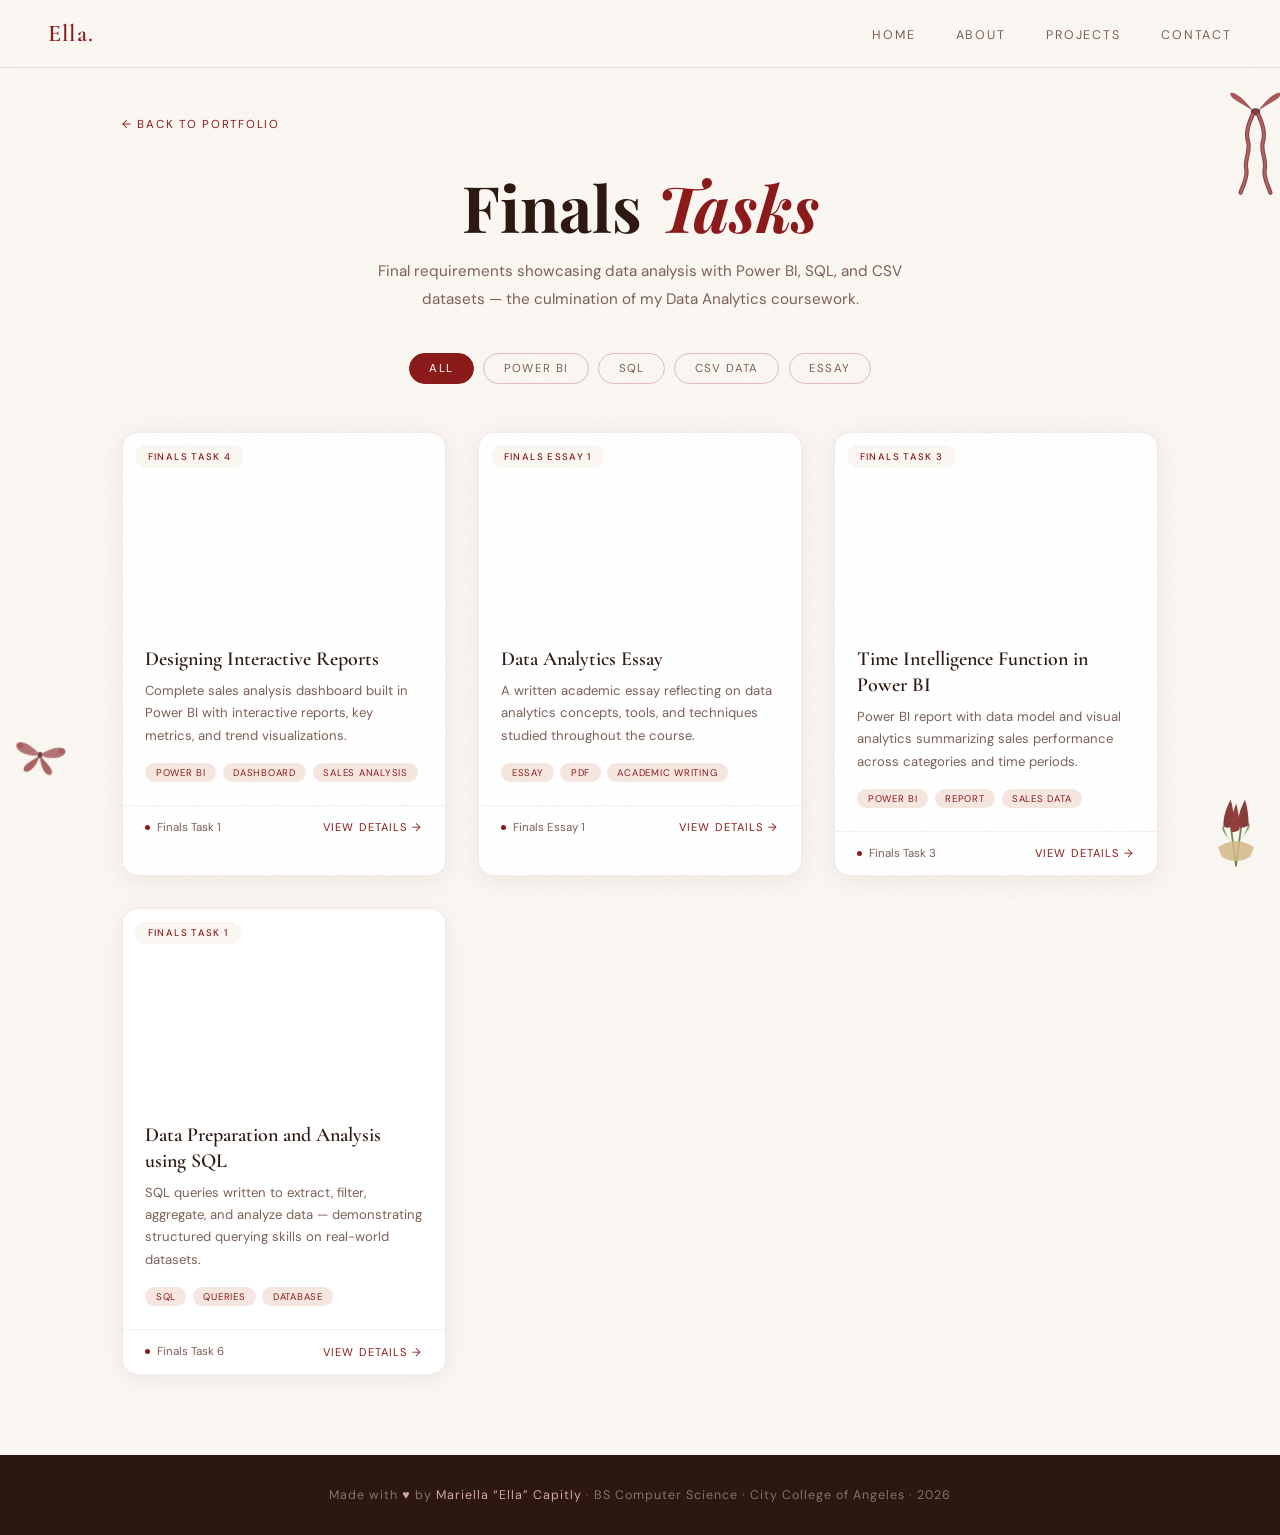
==== commit c63bc741: "FINALS" ====
--- a/finals.html
+++ b/finals.html
@@ -59,7 +59,6 @@
       color: var(--crimson);
     }
 
-    /* Placeholder icon inside gradient thumbs */
     .thumb-icon-wrap { display: flex; flex-direction: column; align-items: center; gap: 0.5rem; }
     .thumb-icon-wrap svg { width: 38px; height: 38px; stroke: var(--crimson); fill: none; opacity: 0.3; stroke-width: 1.5; }
     .thumb-icon-label { font-size: 0.6rem; letter-spacing: 0.14em; text-transform: uppercase; color: var(--accent); opacity: 0.7; }
@@ -74,13 +73,11 @@
     .task-footer button:hover { gap: 0.6rem; }
     .task-dot { width: 5px; height: 5px; border-radius: 50%; background: var(--crimson); flex-shrink: 0; }
 
-    /* Decorations */
     .deco-bow { position: fixed; top: 90px; right: -8px; width: 65px; height: 105px; pointer-events: none; z-index: 5; opacity: 0.8; }
     .deco-butterfly { position: fixed; bottom: 120px; left: 10px; width: 60px; height: 50px; pointer-events: none; z-index: 5; opacity: 0.75; transform: rotate(8deg); }
     .deco-bouquet { position: fixed; bottom: 30px; right: 8px; width: 72px; height: 90px; pointer-events: none; z-index: 5; opacity: 0.8; }
     @media(max-width:600px){ .deco-bow,.deco-butterfly,.deco-bouquet{display:none;} .tasks-grid{grid-template-columns:1fr;} .modal-actions{flex-direction:column;} }
 
-    /* Modal */
     .modal-overlay { display: none; position: fixed; inset: 0; background: rgba(44,24,16,0.5); z-index: 200; align-items: center; justify-content: center; padding: 1.5rem; backdrop-filter: blur(6px); }
     .modal-overlay.open { display: flex; }
     .modal-box { background: #FAF6F1; border-radius: 20px; max-width: 580px; width: 100%; max-height: 90vh; overflow-y: auto; box-shadow: 0 24px 80px rgba(44,24,16,0.25); border: 1px solid rgba(139,26,26,0.12); position: relative; animation: modalIn 0.3s ease; }
@@ -129,7 +126,6 @@
   </ul>
 </nav>
 
-<!-- Decorations -->
 <svg class="deco-bow" viewBox="0 0 70 110" fill="none">
   <path d="M33 22 C26 15 6 8 8 2 C10 -1 22 6 33 22Z" fill="#6B0F0F" opacity="0.95"/>
   <path d="M33 22 C26 15 6 8 8 2 C10 -1 22 6 33 22Z" fill="#D47070" opacity="0.3"/>
@@ -203,11 +199,11 @@
 
   <div class="tasks-grid">
 
-    <!-- Card 1: Sales Analysis (Power BI) — complete with charts -->
+    <!-- Card 1: Sales Analysis Complete (Power BI) — FIN04.png background -->
     <div class="task-card" data-cat="powerbi"
-      data-badge="Finals Task 1"
-      data-title="Sales Analysis Dashboard (Power BI)"
-      data-imgurl=""
+      data-badge="Finals Task 4"
+      data-title="Designing Interactive Reports"
+      data-imgurl="https://raw.githubusercontent.com/mariellacapitly/PORTFOLIO/development/projects/IMAGES/FIN04.png"
       data-thumbclass="thumb-cream"
       data-icon='<path d="M18 20V10M12 20V4M6 20v-6"/>'
       data-iconlabel="Power BI"
@@ -215,15 +211,11 @@
       data-tags="Power BI,Dashboard,Sales Analysis,Visualization"
       data-download="https://raw.githubusercontent.com/mariellacapitly/PORTFOLIO/development/projects/FINALS/04-Sales_Analysis_complete%20(1).pbix"
       data-filename="Finals-Sales-Analysis-Complete.pbix">
-      <div class="task-thumb thumb-cream">
-        <span class="task-tag-badge">Finals Task 1</span>
-        <div class="thumb-icon-wrap">
-          <svg viewBox="0 0 24 24"><path d="M18 20V10M12 20V4M6 20v-6"/></svg>
-          <span class="thumb-icon-label">Power BI</span>
-        </div>
+      <div class="task-thumb img-thumb" style="background-image: url('https://raw.githubusercontent.com/mariellacapitly/PORTFOLIO/development/projects/IMAGES/FIN04.png');">
+        <span class="task-tag-badge">Finals Task 4</span>
       </div>
       <div class="task-body">
-        <div class="task-title">Sales Analysis Dashboard (Power BI)</div>
+        <div class="task-title">Designing Interactive Reports</div>
         <p class="task-desc">Complete sales analysis dashboard built in Power BI with interactive reports, key metrics, and trend visualizations.</p>
         <div class="task-tags"><span class="task-tag">Power BI</span><span class="task-tag">Dashboard</span><span class="task-tag">Sales Analysis</span></div>
       </div>
@@ -233,11 +225,11 @@
       </div>
     </div>
 
-    <!-- Card 2: Essay -->
+    <!-- Card 2: Essay — FINESSAY.png background -->
     <div class="task-card" data-cat="essay"
-      data-badge="Finals Task 2"
+      data-badge="Finals Essay 1"
       data-title="Data Analytics Essay"
-      data-imgurl=""
+      data-imgurl="https://raw.githubusercontent.com/mariellacapitly/PORTFOLIO/development/projects/IMAGES/FINESSAY.png"
       data-thumbclass="thumb-blush"
       data-icon='<path d="M14 2H6a2 2 0 00-2 2v16a2 2 0 002 2h12a2 2 0 002-2V8z"/><polyline points="14 2 14 8 20 8"/><line x1="16" y1="13" x2="8" y2="13"/><line x1="16" y1="17" x2="8" y2="17"/>'
       data-iconlabel="Essay / PDF"
@@ -245,12 +237,8 @@
       data-tags="Essay,PDF,Academic Writing,Reflection"
       data-download="https://raw.githubusercontent.com/mariellacapitly/PORTFOLIO/development/projects/FINALS/Capitly_Mariella_ESSAY%20(1).pdf"
       data-filename="Capitly_Mariella_ESSAY.pdf">
-      <div class="task-thumb thumb-blush">
-        <span class="task-tag-badge">Finals Task 2</span>
-        <div class="thumb-icon-wrap">
-          <svg viewBox="0 0 24 24"><path d="M14 2H6a2 2 0 00-2 2v16a2 2 0 002 2h12a2 2 0 002-2V8z"/><polyline points="14 2 14 8 20 8"/><line x1="16" y1="13" x2="8" y2="13"/><line x1="16" y1="17" x2="8" y2="17"/></svg>
-          <span class="thumb-icon-label">Essay / PDF</span>
-        </div>
+      <div class="task-thumb img-thumb" style="background-image: url('https://raw.githubusercontent.com/mariellacapitly/PORTFOLIO/development/projects/IMAGES/FINESSAY.png');">
+        <span class="task-tag-badge">Finals Essay 1</span>
       </div>
       <div class="task-body">
         <div class="task-title">Data Analytics Essay</div>
@@ -258,16 +246,16 @@
         <div class="task-tags"><span class="task-tag">Essay</span><span class="task-tag">PDF</span><span class="task-tag">Academic Writing</span></div>
       </div>
       <div class="task-footer">
-        <div style="display:flex;align-items:center;gap:0.4rem;"><div class="task-dot"></div><span style="font-size:0.72rem;color:var(--muted);">Finals Task 2</span></div>
+        <div style="display:flex;align-items:center;gap:0.4rem;"><div class="task-dot"></div><span style="font-size:0.72rem;color:var(--muted);">Finals Essay 1</span></div>
         <button class="open-modal-btn">View Details &rarr;</button>
       </div>
     </div>
 
-    <!-- Card 3: Sales Analysis (alternate .pbix) -->
+    <!-- Card 3: Sales Analysis Report (alternate .pbix) — FINSALES.png background -->
     <div class="task-card" data-cat="powerbi"
       data-badge="Finals Task 3"
       data-title="Sales Analysis Report (Power BI)"
-      data-imgurl=""
+      data-imgurl="https://raw.githubusercontent.com/mariellacapitly/PORTFOLIO/development/projects/IMAGES/FINSALES.png"
       data-thumbclass="thumb-rose"
       data-icon='<rect x="2" y="3" width="20" height="14" rx="2"/><path d="M8 21h8M12 17v4"/>'
       data-iconlabel="Power BI"
@@ -275,15 +263,11 @@
       data-tags="Power BI,Report,Sales Data,Visualization"
       data-download="https://raw.githubusercontent.com/mariellacapitly/PORTFOLIO/development/projects/FINALS/Sales_Analysis_complete%20(1).pbix"
       data-filename="Finals-Sales-Analysis-Report.pbix">
-      <div class="task-thumb thumb-rose">
+      <div class="task-thumb img-thumb" style="background-image: url('https://raw.githubusercontent.com/mariellacapitly/PORTFOLIO/development/projects/IMAGES/FINSALES.png');">
         <span class="task-tag-badge">Finals Task 3</span>
-        <div class="thumb-icon-wrap">
-          <svg viewBox="0 0 24 24"><rect x="2" y="3" width="20" height="14" rx="2"/><path d="M8 21h8M12 17v4"/></svg>
-          <span class="thumb-icon-label">Power BI</span>
-        </div>
       </div>
       <div class="task-body">
-        <div class="task-title">Sales Analysis Report (Power BI)</div>
+        <div class="task-title">Time Intelligence Function in Power BI</div>
         <p class="task-desc">Power BI report with data model and visual analytics summarizing sales performance across categories and time periods.</p>
         <div class="task-tags"><span class="task-tag">Power BI</span><span class="task-tag">Report</span><span class="task-tag">Sales Data</span></div>
       </div>
@@ -293,71 +277,11 @@
       </div>
     </div>
 
-    <!-- Card 4: Airports CSV -->
-    <div class="task-card" data-cat="csv"
-      data-badge="Finals Task 4"
-      data-title="Airports Dataset (CSV)"
-      data-imgurl=""
-      data-thumbclass="thumb-deep"
-      data-icon='<ellipse cx="12" cy="5" rx="9" ry="3"/><path d="M21 12c0 1.66-4 3-9 3s-9-1.34-9-3"/><path d="M3 5v14c0 1.66 4 3 9 3s9-1.34 9-3V5"/>'
-      data-iconlabel="CSV Dataset"
-      data-desc="A structured CSV dataset containing airport data. Used as a source dataset for data analysis, cleaning, and querying exercises in the finals project."
-      data-tags="CSV,Dataset,Airports,Data Source"
-      data-download="https://raw.githubusercontent.com/mariellacapitly/PORTFOLIO/development/projects/FINALS/airports.csv"
-      data-filename="airports.csv">
-      <div class="task-thumb thumb-deep">
-        <span class="task-tag-badge">Finals Task 4</span>
-        <div class="thumb-icon-wrap">
-          <svg viewBox="0 0 24 24"><ellipse cx="12" cy="5" rx="9" ry="3"/><path d="M21 12c0 1.66-4 3-9 3s-9-1.34-9-3"/><path d="M3 5v14c0 1.66 4 3 9 3s9-1.34 9-3V5"/></svg>
-          <span class="thumb-icon-label">CSV Dataset</span>
-        </div>
-      </div>
-      <div class="task-body">
-        <div class="task-title">Airports Dataset (CSV)</div>
-        <p class="task-desc">Structured airport data in CSV format, used as a raw source for data analysis, cleaning, and SQL query exercises.</p>
-        <div class="task-tags"><span class="task-tag">CSV</span><span class="task-tag">Dataset</span><span class="task-tag">Airports</span></div>
-      </div>
-      <div class="task-footer">
-        <div style="display:flex;align-items:center;gap:0.4rem;"><div class="task-dot"></div><span style="font-size:0.72rem;color:var(--muted);">Finals Task 4</span></div>
-        <button class="open-modal-btn">View Details &rarr;</button>
-      </div>
-    </div>
-
-    <!-- Card 5: Dirty Shipments CSV -->
-    <div class="task-card" data-cat="csv"
-      data-badge="Finals Task 5"
-      data-title="Dirty Shipments Dataset (CSV)"
-      data-imgurl=""
-      data-thumbclass="thumb-wine"
-      data-icon='<path d="M21 16V8a2 2 0 00-1-1.73l-7-4a2 2 0 00-2 0l-7 4A2 2 0 003 8v8a2 2 0 001 1.73l7 4a2 2 0 002 0l7-4A2 2 0 0021 16z"/>'
-      data-iconlabel="Dirty Data / CSV"
-      data-desc="A raw, unclean shipments dataset in CSV format. Used to practice data cleaning techniques — identifying and fixing missing values, duplicates, and formatting inconsistencies."
-      data-tags="CSV,Data Cleaning,Shipments,Raw Data"
-      data-download="https://raw.githubusercontent.com/mariellacapitly/PORTFOLIO/development/projects/FINALS/dirty_shipments.csv"
-      data-filename="dirty_shipments.csv">
-      <div class="task-thumb thumb-wine">
-        <span class="task-tag-badge">Finals Task 5</span>
-        <div class="thumb-icon-wrap">
-          <svg viewBox="0 0 24 24"><path d="M21 16V8a2 2 0 00-1-1.73l-7-4a2 2 0 00-2 0l-7 4A2 2 0 003 8v8a2 2 0 001 1.73l7 4a2 2 0 002 0l7-4A2 2 0 0021 16z"/></svg>
-          <span class="thumb-icon-label">Dirty Data / CSV</span>
-        </div>
-      </div>
-      <div class="task-body">
-        <div class="task-title">Dirty Shipments Dataset (CSV)</div>
-        <p class="task-desc">Raw unclean shipments data used to practice identifying and correcting missing values, duplicates, and formatting errors.</p>
-        <div class="task-tags"><span class="task-tag">CSV</span><span class="task-tag">Data Cleaning</span><span class="task-tag">Shipments</span></div>
-      </div>
-      <div class="task-footer">
-        <div style="display:flex;align-items:center;gap:0.4rem;"><div class="task-dot"></div><span style="font-size:0.72rem;color:var(--muted);">Finals Task 5</span></div>
-        <button class="open-modal-btn">View Details &rarr;</button>
-      </div>
-    </div>
-
-    <!-- Card 6: SQL Project -->
+    <!-- Card 4: SQL Project — FINPROJ.png background -->
     <div class="task-card" data-cat="sql"
-      data-badge="Finals Task 6"
-      data-title="SQL Project — Data Queries"
-      data-imgurl=""
+      data-badge="Finals Task 1"
+      data-title="Data Preparation and Analysis using SQL"
+      data-imgurl="https://raw.githubusercontent.com/mariellacapitly/PORTFOLIO/development/projects/IMAGES/FINPROJ.png"
       data-thumbclass="thumb-sand"
       data-icon='<path d="M4 6h16M4 12h16M4 18h7"/><circle cx="17" cy="18" r="3"/><path d="m21 21-1.5-1.5"/>'
       data-iconlabel="SQL"
@@ -365,15 +289,11 @@
       data-tags="SQL,Queries,Database,Data Analysis"
       data-download="https://raw.githubusercontent.com/mariellacapitly/PORTFOLIO/development/projects/FINALS/project_capitly%20(1).sql"
       data-filename="project_capitly.sql">
-      <div class="task-thumb thumb-sand">
-        <span class="task-tag-badge">Finals Task 6</span>
-        <div class="thumb-icon-wrap">
-          <svg viewBox="0 0 24 24"><path d="M4 6h16M4 12h16M4 18h7"/><circle cx="17" cy="18" r="3"/><path d="m21 21-1.5-1.5"/></svg>
-          <span class="thumb-icon-label">SQL</span>
-        </div>
+      <div class="task-thumb img-thumb" style="background-image: url('https://raw.githubusercontent.com/mariellacapitly/PORTFOLIO/development/projects/IMAGES/FINPROJ.png');">
+        <span class="task-tag-badge">Finals Task 1</span>
       </div>
       <div class="task-body">
-        <div class="task-title">SQL Project — Data Queries</div>
+        <div class="task-title">Data Preparation and Analysis using SQL</div>
         <p class="task-desc">SQL queries written to extract, filter, aggregate, and analyze data — demonstrating structured querying skills on real-world datasets.</p>
         <div class="task-tags"><span class="task-tag">SQL</span><span class="task-tag">Queries</span><span class="task-tag">Database</span></div>
       </div>
@@ -383,36 +303,6 @@
       </div>
     </div>
 
-    <!-- Card 7: Cleaned Shipments SQL -->
-    <div class="task-card" data-cat="sql"
-      data-badge="Finals Task 7"
-      data-title="Cleaned Shipments SQL Script"
-      data-imgurl=""
-      data-thumbclass="thumb-mauve"
-      data-icon='<polyline points="20 6 9 17 4 12"/>'
-      data-iconlabel="SQL / Cleaned"
-      data-desc="A SQL script containing the cleaned and transformed version of the dirty shipments dataset. Reflects the full data cleaning pipeline applied through SQL statements."
-      data-tags="SQL,Data Cleaning,Shipments,ETL"
-      data-download="https://raw.githubusercontent.com/mariellacapitly/PORTFOLIO/development/projects/FINALS/shipment_cleaned.sql"
-      data-filename="shipment_cleaned.sql">
-      <div class="task-thumb thumb-mauve">
-        <span class="task-tag-badge">Finals Task 7</span>
-        <div class="thumb-icon-wrap">
-          <svg viewBox="0 0 24 24"><polyline points="20 6 9 17 4 12"/></svg>
-          <span class="thumb-icon-label">SQL / Cleaned</span>
-        </div>
-      </div>
-      <div class="task-body">
-        <div class="task-title">Cleaned Shipments SQL Script</div>
-        <p class="task-desc">SQL script reflecting the complete data cleaning pipeline applied to the dirty shipments dataset — transforming raw data into a usable, structured format.</p>
-        <div class="task-tags"><span class="task-tag">SQL</span><span class="task-tag">Data Cleaning</span><span class="task-tag">ETL</span></div>
-      </div>
-      <div class="task-footer">
-        <div style="display:flex;align-items:center;gap:0.4rem;"><div class="task-dot"></div><span style="font-size:0.72rem;color:var(--muted);">Finals Task 7</span></div>
-        <button class="open-modal-btn">View Details &rarr;</button>
-      </div>
-    </div>
-
   </div><!-- /tasks-grid -->
 </div><!-- /page-wrap -->
 
@@ -421,7 +311,6 @@
 </footer>
 
 <script>
-  /* ── Filter ── */
   document.querySelectorAll('.filter-btn').forEach(function(btn) {
     btn.addEventListener('click', function() {
       document.querySelectorAll('.filter-btn').forEach(function(b){ b.classList.remove('active'); });
@@ -437,7 +326,6 @@
     });
   });
 
-  /* ── Modal ── */
   var overlay         = document.getElementById('modalOverlay');
   var mBadge          = document.getElementById('modalBadge');
   var mTitle          = document.getElementById('modalTitle');
@@ -456,7 +344,6 @@
       var iconSvg = card.getAttribute('data-icon') || '';
       var iconLbl = card.getAttribute('data-iconlabel') || '';
 
-      // Header: image if available, else gradient + icon
       mHeaderImg.style.backgroundImage = imgUrl ? "url('" + imgUrl + "')" : '';
       mHeaderImg.className = 'modal-header-img ' + (imgUrl ? '' : tClass);
 
@@ -488,7 +375,6 @@
     });
   });
 
-  /* ── Force download via fetch + blob ── */
   document.getElementById('modalDownload').addEventListener('click', function() {
     if (!currentFileUrl) return;
     var btn = this;
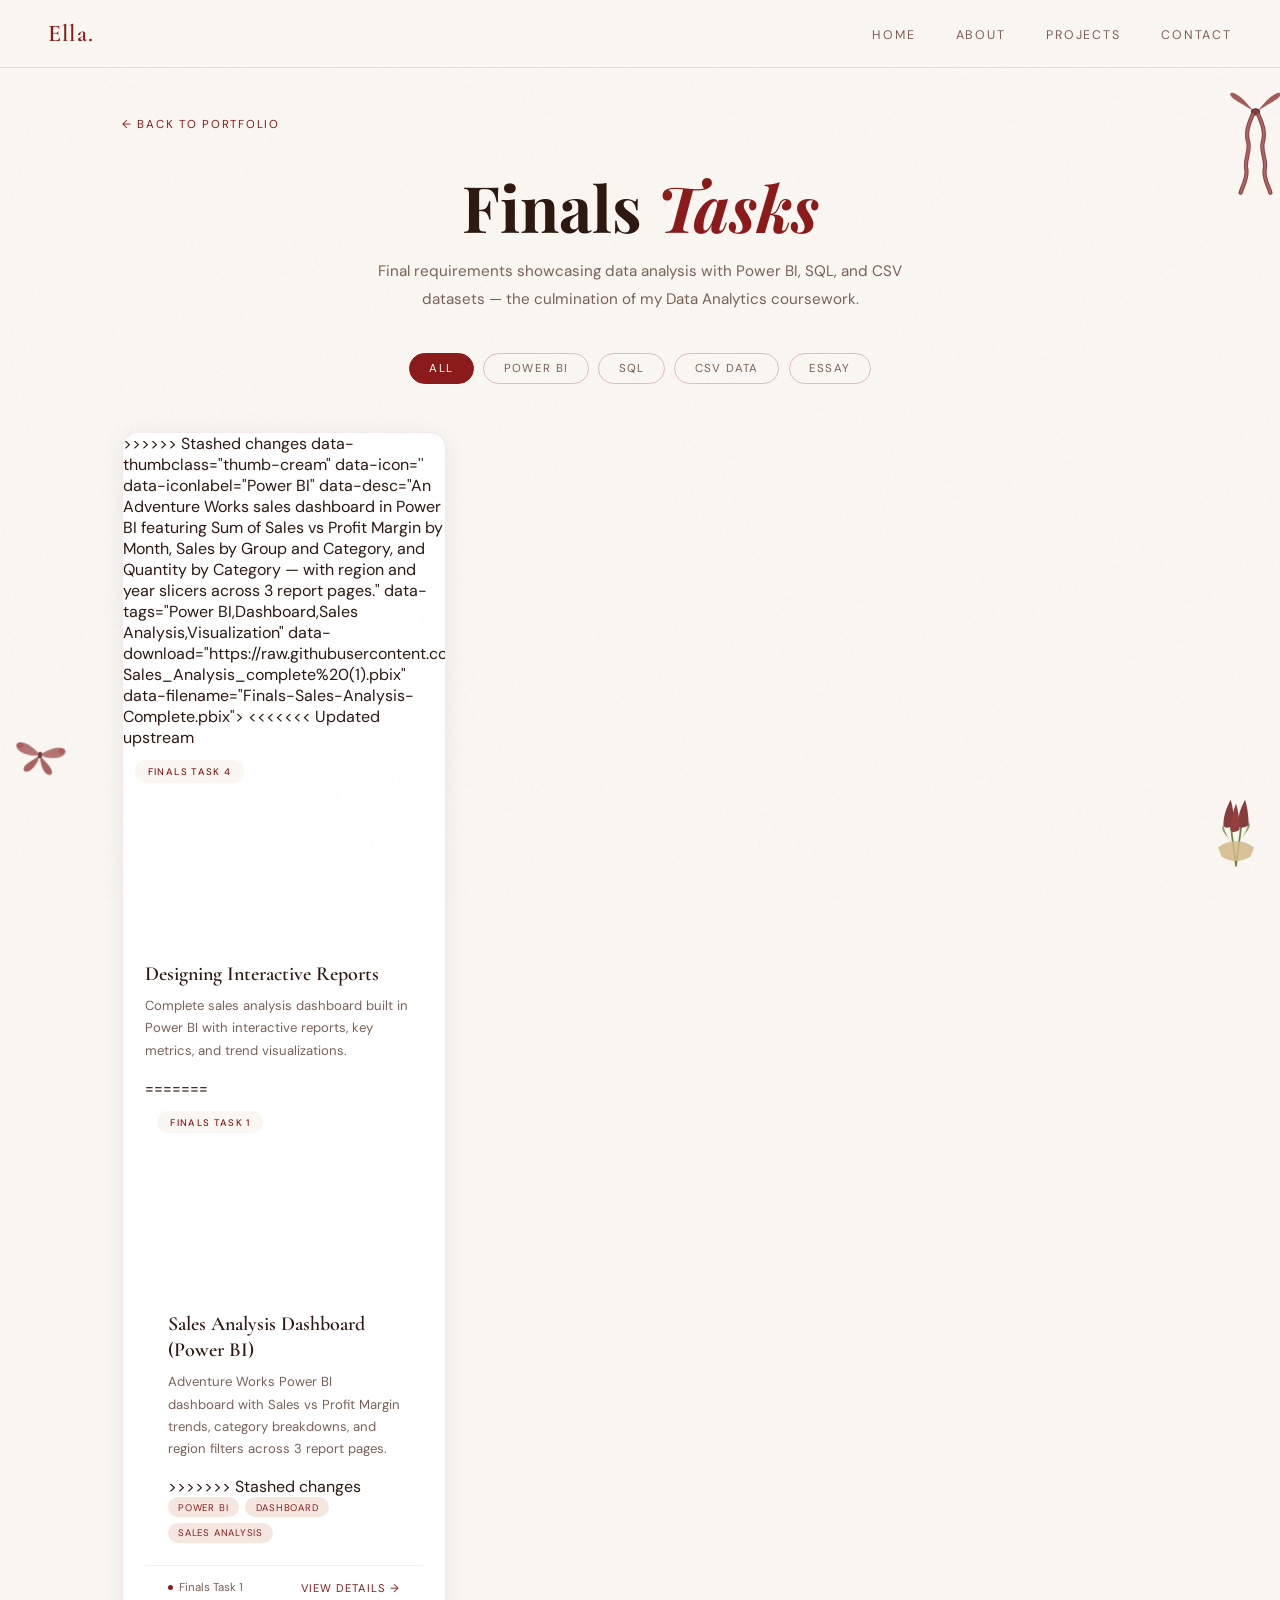
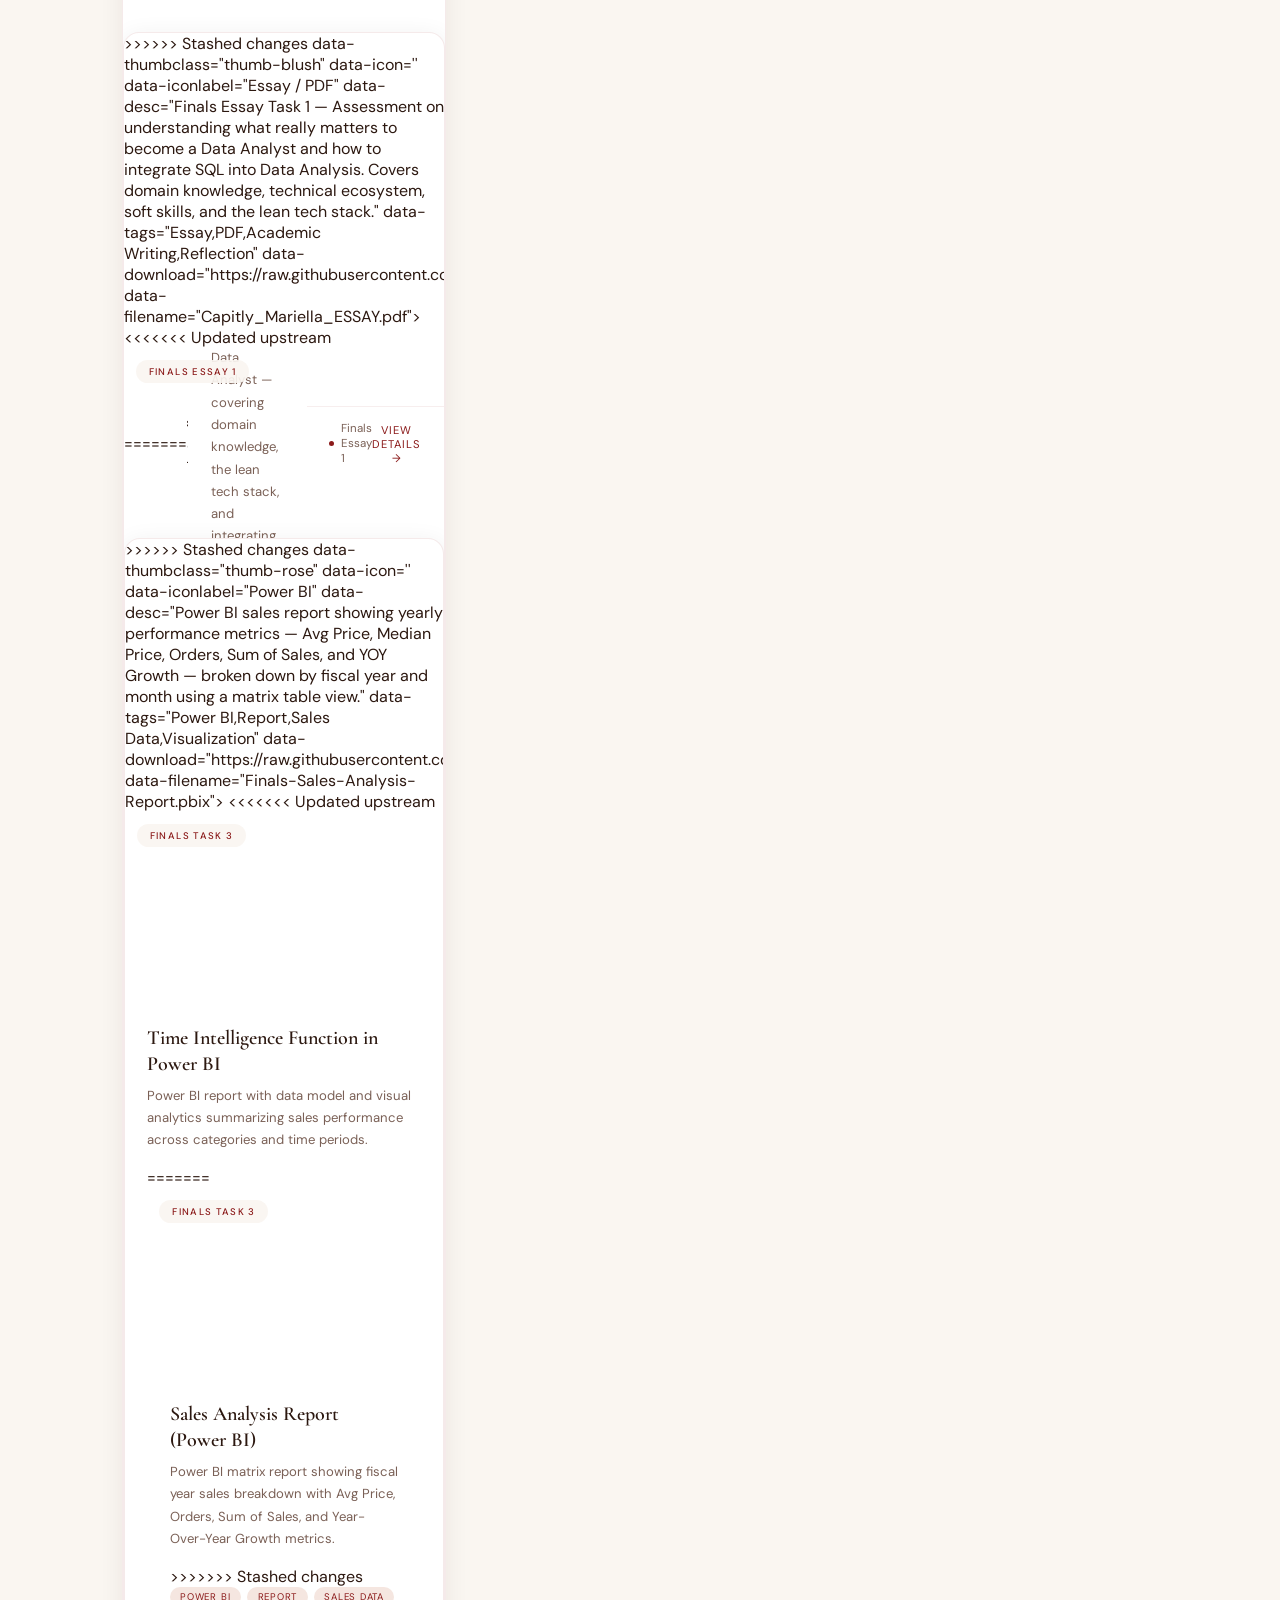
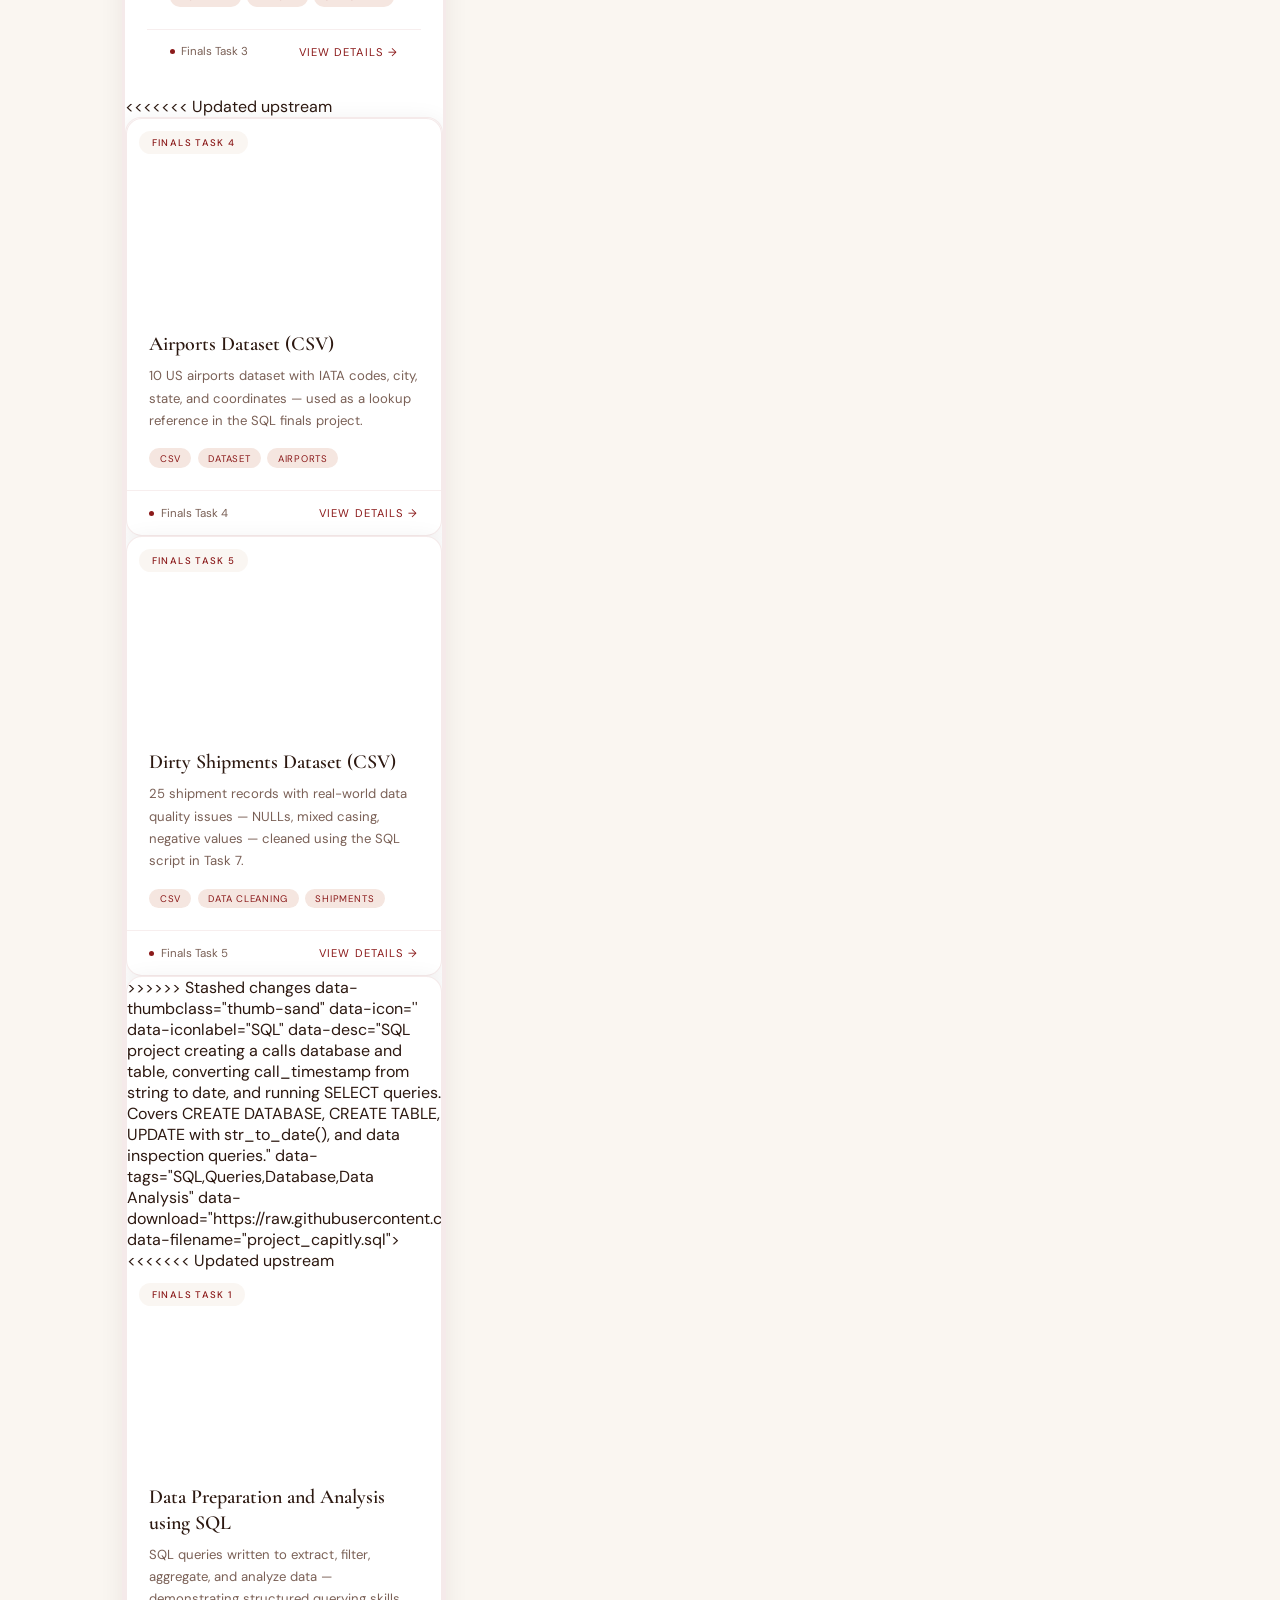
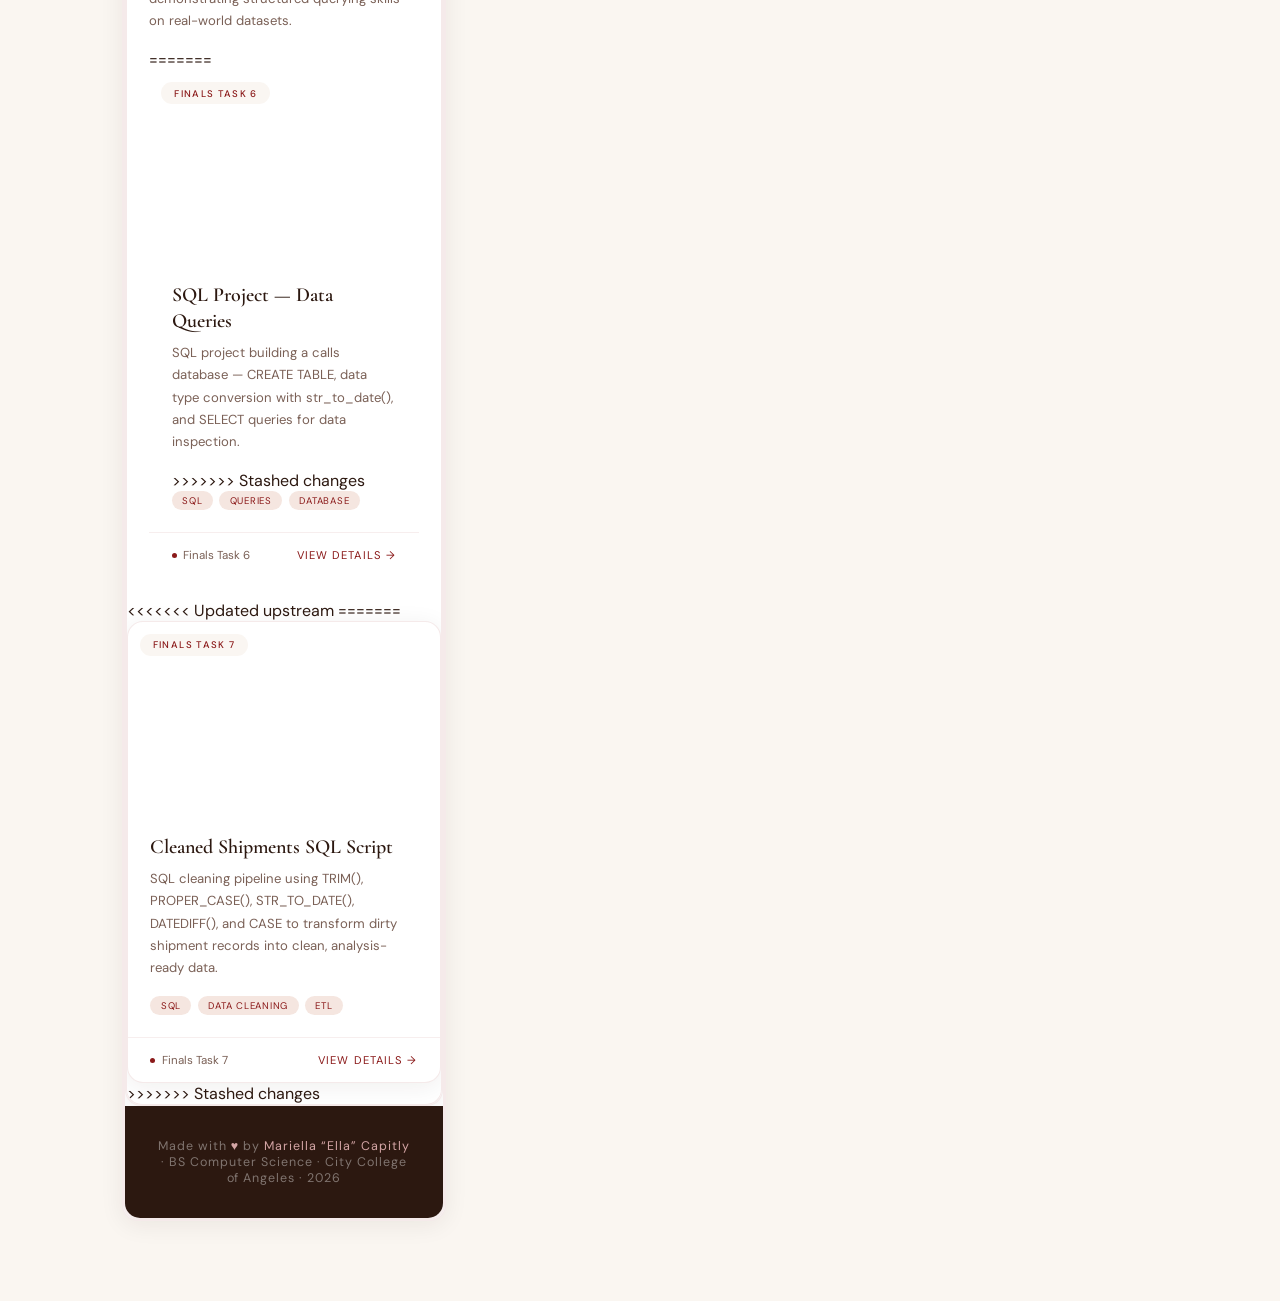
==== commit 6b54123a: "FINALS LATEST" ====
--- a/finals.html
+++ b/finals.html
@@ -201,22 +201,41 @@
 
     <!-- Card 1: Sales Analysis Complete (Power BI) — FIN04.png background -->
     <div class="task-card" data-cat="powerbi"
+<<<<<<< Updated upstream
       data-badge="Finals Task 4"
       data-title="Designing Interactive Reports"
       data-imgurl="https://raw.githubusercontent.com/mariellacapitly/PORTFOLIO/development/projects/IMAGES/FIN04.png"
+=======
+      data-badge="Finals Task 1"
+      data-title="Sales Analysis Dashboard (Power BI)"
+      data-imgurl="https://raw.githubusercontent.com/mariellacapitly/PORTFOLIO/development/projects/IMAGES/FIN1.png"
+>>>>>>> Stashed changes
       data-thumbclass="thumb-cream"
       data-icon='<path d="M18 20V10M12 20V4M6 20v-6"/>'
       data-iconlabel="Power BI"
-      data-desc="A complete sales analysis dashboard built in Power BI. Visualizes key sales metrics, trends, and performance indicators using interactive reports and charts."
+      data-desc="An Adventure Works sales dashboard in Power BI featuring Sum of Sales vs Profit Margin by Month, Sales by Group and Category, and Quantity by Category — with region and year slicers across 3 report pages."
       data-tags="Power BI,Dashboard,Sales Analysis,Visualization"
       data-download="https://raw.githubusercontent.com/mariellacapitly/PORTFOLIO/development/projects/FINALS/04-Sales_Analysis_complete%20(1).pbix"
       data-filename="Finals-Sales-Analysis-Complete.pbix">
+<<<<<<< Updated upstream
       <div class="task-thumb img-thumb" style="background-image: url('https://raw.githubusercontent.com/mariellacapitly/PORTFOLIO/development/projects/IMAGES/FIN04.png');">
         <span class="task-tag-badge">Finals Task 4</span>
       </div>
       <div class="task-body">
         <div class="task-title">Designing Interactive Reports</div>
         <p class="task-desc">Complete sales analysis dashboard built in Power BI with interactive reports, key metrics, and trend visualizations.</p>
+=======
+      <div class="task-thumb img-thumb" style="background-image:url('https://raw.githubusercontent.com/mariellacapitly/PORTFOLIO/development/projects/IMAGES/FIN1.png');">
+        <span class="task-tag-badge">Finals Task 1</span>
+        <div class="thumb-icon-wrap" style="display:none;">
+          <svg viewBox="0 0 24 24"><path d="M18 20V10M12 20V4M6 20v-6"/></svg>
+          <span class="thumb-icon-label">Power BI</span>
+        </div>
+      </div>
+      <div class="task-body">
+        <div class="task-title">Sales Analysis Dashboard (Power BI)</div>
+        <p class="task-desc">Adventure Works Power BI dashboard with Sales vs Profit Margin trends, category breakdowns, and region filters across 3 report pages.</p>
+>>>>>>> Stashed changes
         <div class="task-tags"><span class="task-tag">Power BI</span><span class="task-tag">Dashboard</span><span class="task-tag">Sales Analysis</span></div>
       </div>
       <div class="task-footer">
@@ -227,22 +246,37 @@
 
     <!-- Card 2: Essay — FINESSAY.png background -->
     <div class="task-card" data-cat="essay"
+<<<<<<< Updated upstream
       data-badge="Finals Essay 1"
       data-title="Data Analytics Essay"
       data-imgurl="https://raw.githubusercontent.com/mariellacapitly/PORTFOLIO/development/projects/IMAGES/FINESSAY.png"
+=======
+      data-badge="Finals Task 2"
+      data-title="Finals Essay Task 1"
+      data-imgurl="https://raw.githubusercontent.com/mariellacapitly/PORTFOLIO/development/projects/IMAGES/FIN2.png"
+>>>>>>> Stashed changes
       data-thumbclass="thumb-blush"
       data-icon='<path d="M14 2H6a2 2 0 00-2 2v16a2 2 0 002 2h12a2 2 0 002-2V8z"/><polyline points="14 2 14 8 20 8"/><line x1="16" y1="13" x2="8" y2="13"/><line x1="16" y1="17" x2="8" y2="17"/>'
       data-iconlabel="Essay / PDF"
-      data-desc="A written essay on data analytics concepts, reflecting on the tools, techniques, and insights gained throughout the course. Submitted as a formal academic document."
+      data-desc="Finals Essay Task 1 — Assessment on understanding what really matters to become a Data Analyst and how to integrate SQL into Data Analysis. Covers domain knowledge, technical ecosystem, soft skills, and the lean tech stack."
       data-tags="Essay,PDF,Academic Writing,Reflection"
       data-download="https://raw.githubusercontent.com/mariellacapitly/PORTFOLIO/development/projects/FINALS/Capitly_Mariella_ESSAY%20(1).pdf"
       data-filename="Capitly_Mariella_ESSAY.pdf">
+<<<<<<< Updated upstream
       <div class="task-thumb img-thumb" style="background-image: url('https://raw.githubusercontent.com/mariellacapitly/PORTFOLIO/development/projects/IMAGES/FINESSAY.png');">
         <span class="task-tag-badge">Finals Essay 1</span>
-      </div>
-      <div class="task-body">
-        <div class="task-title">Data Analytics Essay</div>
-        <p class="task-desc">A written academic essay reflecting on data analytics concepts, tools, and techniques studied throughout the course.</p>
+=======
+      <div class="task-thumb img-thumb" style="background-image:url('https://raw.githubusercontent.com/mariellacapitly/PORTFOLIO/development/projects/IMAGES/FIN2.png');">
+        <span class="task-tag-badge">Finals Task 2</span>
+        <div class="thumb-icon-wrap" style="display:none;">
+          <svg viewBox="0 0 24 24"><path d="M14 2H6a2 2 0 00-2 2v16a2 2 0 002 2h12a2 2 0 002-2V8z"/><polyline points="14 2 14 8 20 8"/><line x1="16" y1="13" x2="8" y2="13"/><line x1="16" y1="17" x2="8" y2="17"/></svg>
+          <span class="thumb-icon-label">Essay / PDF</span>
+        </div>
+>>>>>>> Stashed changes
+      </div>
+      <div class="task-body">
+        <div class="task-title">Finals Essay Task 1</div>
+        <p class="task-desc">Essay on what it takes to become a Data Analyst — covering domain knowledge, the lean tech stack, and integrating SQL into data analysis.</p>
         <div class="task-tags"><span class="task-tag">Essay</span><span class="task-tag">PDF</span><span class="task-tag">Academic Writing</span></div>
       </div>
       <div class="task-footer">
@@ -255,20 +289,37 @@
     <div class="task-card" data-cat="powerbi"
       data-badge="Finals Task 3"
       data-title="Sales Analysis Report (Power BI)"
+<<<<<<< Updated upstream
       data-imgurl="https://raw.githubusercontent.com/mariellacapitly/PORTFOLIO/development/projects/IMAGES/FINSALES.png"
+=======
+      data-imgurl="https://raw.githubusercontent.com/mariellacapitly/PORTFOLIO/development/projects/IMAGES/FIN3.png"
+>>>>>>> Stashed changes
       data-thumbclass="thumb-rose"
       data-icon='<rect x="2" y="3" width="20" height="14" rx="2"/><path d="M8 21h8M12 17v4"/>'
       data-iconlabel="Power BI"
-      data-desc="An alternate Power BI report file for the sales analysis project. Contains report pages, data model connections, and visual analytics for sales performance review."
+      data-desc="Power BI sales report showing yearly performance metrics — Avg Price, Median Price, Orders, Sum of Sales, and YOY Growth — broken down by fiscal year and month using a matrix table view."
       data-tags="Power BI,Report,Sales Data,Visualization"
       data-download="https://raw.githubusercontent.com/mariellacapitly/PORTFOLIO/development/projects/FINALS/Sales_Analysis_complete%20(1).pbix"
       data-filename="Finals-Sales-Analysis-Report.pbix">
+<<<<<<< Updated upstream
       <div class="task-thumb img-thumb" style="background-image: url('https://raw.githubusercontent.com/mariellacapitly/PORTFOLIO/development/projects/IMAGES/FINSALES.png');">
         <span class="task-tag-badge">Finals Task 3</span>
       </div>
       <div class="task-body">
         <div class="task-title">Time Intelligence Function in Power BI</div>
         <p class="task-desc">Power BI report with data model and visual analytics summarizing sales performance across categories and time periods.</p>
+=======
+      <div class="task-thumb img-thumb" style="background-image:url('https://raw.githubusercontent.com/mariellacapitly/PORTFOLIO/development/projects/IMAGES/FIN3.png');">
+        <span class="task-tag-badge">Finals Task 3</span>
+        <div class="thumb-icon-wrap" style="display:none;">
+          <svg viewBox="0 0 24 24"><rect x="2" y="3" width="20" height="14" rx="2"/><path d="M8 21h8M12 17v4"/></svg>
+          <span class="thumb-icon-label">Power BI</span>
+        </div>
+      </div>
+      <div class="task-body">
+        <div class="task-title">Sales Analysis Report (Power BI)</div>
+        <p class="task-desc">Power BI matrix report showing fiscal year sales breakdown with Avg Price, Orders, Sum of Sales, and Year-Over-Year Growth metrics.</p>
+>>>>>>> Stashed changes
         <div class="task-tags"><span class="task-tag">Power BI</span><span class="task-tag">Report</span><span class="task-tag">Sales Data</span></div>
       </div>
       <div class="task-footer">
@@ -277,24 +328,105 @@
       </div>
     </div>
 
+<<<<<<< Updated upstream
     <!-- Card 4: SQL Project — FINPROJ.png background -->
     <div class="task-card" data-cat="sql"
       data-badge="Finals Task 1"
       data-title="Data Preparation and Analysis using SQL"
       data-imgurl="https://raw.githubusercontent.com/mariellacapitly/PORTFOLIO/development/projects/IMAGES/FINPROJ.png"
+=======
+    <!-- Card 4: Airports CSV -->
+    <div class="task-card" data-cat="csv"
+      data-badge="Finals Task 4"
+      data-title="Airports Dataset (CSV)"
+      data-imgurl="https://raw.githubusercontent.com/mariellacapitly/PORTFOLIO/development/projects/IMAGES/FIN4.png"
+      data-thumbclass="thumb-deep"
+      data-icon='<ellipse cx="12" cy="5" rx="9" ry="3"/><path d="M21 12c0 1.66-4 3-9 3s-9-1.34-9-3"/><path d="M3 5v14c0 1.66 4 3 9 3s9-1.34 9-3V5"/>'
+      data-iconlabel="CSV Dataset"
+      data-desc="A CSV dataset of 10 US airports containing IATA codes, airport names, city, state, country, latitude, and longitude. Used as a reference/lookup table in the finals SQL project."
+      data-tags="CSV,Dataset,Airports,Data Source"
+      data-download="https://raw.githubusercontent.com/mariellacapitly/PORTFOLIO/development/projects/FINALS/airports.csv"
+      data-filename="airports.csv">
+      <div class="task-thumb img-thumb" style="background-image:url('https://raw.githubusercontent.com/mariellacapitly/PORTFOLIO/development/projects/IMAGES/FIN4.png');">
+        <span class="task-tag-badge">Finals Task 4</span>
+        <div class="thumb-icon-wrap" style="display:none;">
+          <svg viewBox="0 0 24 24"><ellipse cx="12" cy="5" rx="9" ry="3"/><path d="M21 12c0 1.66-4 3-9 3s-9-1.34-9-3"/><path d="M3 5v14c0 1.66 4 3 9 3s9-1.34 9-3V5"/></svg>
+          <span class="thumb-icon-label">CSV Dataset</span>
+        </div>
+      </div>
+      <div class="task-body">
+        <div class="task-title">Airports Dataset (CSV)</div>
+        <p class="task-desc">10 US airports dataset with IATA codes, city, state, and coordinates — used as a lookup reference in the SQL finals project.</p>
+        <div class="task-tags"><span class="task-tag">CSV</span><span class="task-tag">Dataset</span><span class="task-tag">Airports</span></div>
+      </div>
+      <div class="task-footer">
+        <div style="display:flex;align-items:center;gap:0.4rem;"><div class="task-dot"></div><span style="font-size:0.72rem;color:var(--muted);">Finals Task 4</span></div>
+        <button class="open-modal-btn">View Details &rarr;</button>
+      </div>
+    </div>
+
+    <!-- Card 5: Dirty Shipments CSV -->
+    <div class="task-card" data-cat="csv"
+      data-badge="Finals Task 5"
+      data-title="Dirty Shipments Dataset (CSV)"
+      data-imgurl="https://raw.githubusercontent.com/mariellacapitly/PORTFOLIO/development/projects/IMAGES/FIN5.png"
+      data-thumbclass="thumb-wine"
+      data-icon='<path d="M21 16V8a2 2 0 00-1-1.73l-7-4a2 2 0 00-2 0l-7 4A2 2 0 003 8v8a2 2 0 001 1.73l7 4a2 2 0 002 0l7-4A2 2 0 0021 16z"/>'
+      data-iconlabel="Dirty Data / CSV"
+      data-desc="Raw unclean shipments data (SHP-1001 to SHP-1025) with issues including inconsistent casing, NULL values, negative weights, and mixed date formats — used as input for the SQL data cleaning exercise."
+      data-tags="CSV,Data Cleaning,Shipments,Raw Data"
+      data-download="https://raw.githubusercontent.com/mariellacapitly/PORTFOLIO/development/projects/FINALS/dirty_shipments.csv"
+      data-filename="dirty_shipments.csv">
+      <div class="task-thumb img-thumb" style="background-image:url('https://raw.githubusercontent.com/mariellacapitly/PORTFOLIO/development/projects/IMAGES/FIN5.png');">
+        <span class="task-tag-badge">Finals Task 5</span>
+        <div class="thumb-icon-wrap" style="display:none;">
+          <svg viewBox="0 0 24 24"><path d="M21 16V8a2 2 0 00-1-1.73l-7-4a2 2 0 00-2 0l-7 4A2 2 0 003 8v8a2 2 0 001 1.73l7 4a2 2 0 002 0l7-4A2 2 0 0021 16z"/></svg>
+          <span class="thumb-icon-label">Dirty Data / CSV</span>
+        </div>
+      </div>
+      <div class="task-body">
+        <div class="task-title">Dirty Shipments Dataset (CSV)</div>
+        <p class="task-desc">25 shipment records with real-world data quality issues — NULLs, mixed casing, negative values — cleaned using the SQL script in Task 7.</p>
+        <div class="task-tags"><span class="task-tag">CSV</span><span class="task-tag">Data Cleaning</span><span class="task-tag">Shipments</span></div>
+      </div>
+      <div class="task-footer">
+        <div style="display:flex;align-items:center;gap:0.4rem;"><div class="task-dot"></div><span style="font-size:0.72rem;color:var(--muted);">Finals Task 5</span></div>
+        <button class="open-modal-btn">View Details &rarr;</button>
+      </div>
+    </div>
+
+    <!-- Card 6: SQL Project -->
+    <div class="task-card" data-cat="sql"
+      data-badge="Finals Task 6"
+      data-title="SQL Project — Data Queries"
+      data-imgurl="https://raw.githubusercontent.com/mariellacapitly/PORTFOLIO/development/projects/IMAGES/FIN6.png"
+>>>>>>> Stashed changes
       data-thumbclass="thumb-sand"
       data-icon='<path d="M4 6h16M4 12h16M4 18h7"/><circle cx="17" cy="18" r="3"/><path d="m21 21-1.5-1.5"/>'
       data-iconlabel="SQL"
-      data-desc="A SQL project file containing queries written to extract, filter, aggregate, and analyze data. Demonstrates ability to write structured queries for real-world data problems."
+      data-desc="SQL project creating a calls database and table, converting call_timestamp from string to date, and running SELECT queries. Covers CREATE DATABASE, CREATE TABLE, UPDATE with str_to_date(), and data inspection queries."
       data-tags="SQL,Queries,Database,Data Analysis"
       data-download="https://raw.githubusercontent.com/mariellacapitly/PORTFOLIO/development/projects/FINALS/project_capitly%20(1).sql"
       data-filename="project_capitly.sql">
+<<<<<<< Updated upstream
       <div class="task-thumb img-thumb" style="background-image: url('https://raw.githubusercontent.com/mariellacapitly/PORTFOLIO/development/projects/IMAGES/FINPROJ.png');">
         <span class="task-tag-badge">Finals Task 1</span>
       </div>
       <div class="task-body">
         <div class="task-title">Data Preparation and Analysis using SQL</div>
         <p class="task-desc">SQL queries written to extract, filter, aggregate, and analyze data — demonstrating structured querying skills on real-world datasets.</p>
+=======
+      <div class="task-thumb img-thumb" style="background-image:url('https://raw.githubusercontent.com/mariellacapitly/PORTFOLIO/development/projects/IMAGES/FIN6.png');">
+        <span class="task-tag-badge">Finals Task 6</span>
+        <div class="thumb-icon-wrap" style="display:none;">
+          <svg viewBox="0 0 24 24"><path d="M4 6h16M4 12h16M4 18h7"/><circle cx="17" cy="18" r="3"/><path d="m21 21-1.5-1.5"/></svg>
+          <span class="thumb-icon-label">SQL</span>
+        </div>
+      </div>
+      <div class="task-body">
+        <div class="task-title">SQL Project — Data Queries</div>
+        <p class="task-desc">SQL project building a calls database — CREATE TABLE, data type conversion with str_to_date(), and SELECT queries for data inspection.</p>
+>>>>>>> Stashed changes
         <div class="task-tags"><span class="task-tag">SQL</span><span class="task-tag">Queries</span><span class="task-tag">Database</span></div>
       </div>
       <div class="task-footer">
@@ -303,6 +435,39 @@
       </div>
     </div>
 
+<<<<<<< Updated upstream
+=======
+    <!-- Card 7: Cleaned Shipments SQL -->
+    <div class="task-card" data-cat="sql"
+      data-badge="Finals Task 7"
+      data-title="Cleaned Shipments SQL Script"
+      data-imgurl="https://raw.githubusercontent.com/mariellacapitly/PORTFOLIO/development/projects/IMAGES/FIN7.png"
+      data-thumbclass="thumb-mauve"
+      data-icon='<polyline points="20 6 9 17 4 12"/>'
+      data-iconlabel="SQL / Cleaned"
+      data-desc="SQL cleaning script for the dirty shipments dataset — removes leading/trailing spaces with TRIM(), standardizes casing with PROPER_CASE() and UCASE(), converts ship_date and delivery_date from string to date, computes transit days with DATEDIFF(), and validates weight_kg with CASE statements."
+      data-tags="SQL,Data Cleaning,Shipments,ETL"
+      data-download="https://raw.githubusercontent.com/mariellacapitly/PORTFOLIO/development/projects/FINALS/shipment_cleaned.sql"
+      data-filename="shipment_cleaned.sql">
+      <div class="task-thumb img-thumb" style="background-image:url('https://raw.githubusercontent.com/mariellacapitly/PORTFOLIO/development/projects/IMAGES/FIN7.png');">
+        <span class="task-tag-badge">Finals Task 7</span>
+        <div class="thumb-icon-wrap" style="display:none;">
+          <svg viewBox="0 0 24 24"><polyline points="20 6 9 17 4 12"/></svg>
+          <span class="thumb-icon-label">SQL / Cleaned</span>
+        </div>
+      </div>
+      <div class="task-body">
+        <div class="task-title">Cleaned Shipments SQL Script</div>
+        <p class="task-desc">SQL cleaning pipeline using TRIM(), PROPER_CASE(), STR_TO_DATE(), DATEDIFF(), and CASE to transform dirty shipment records into clean, analysis-ready data.</p>
+        <div class="task-tags"><span class="task-tag">SQL</span><span class="task-tag">Data Cleaning</span><span class="task-tag">ETL</span></div>
+      </div>
+      <div class="task-footer">
+        <div style="display:flex;align-items:center;gap:0.4rem;"><div class="task-dot"></div><span style="font-size:0.72rem;color:var(--muted);">Finals Task 7</span></div>
+        <button class="open-modal-btn">View Details &rarr;</button>
+      </div>
+    </div>
+
+>>>>>>> Stashed changes
   </div><!-- /tasks-grid -->
 </div><!-- /page-wrap -->
 
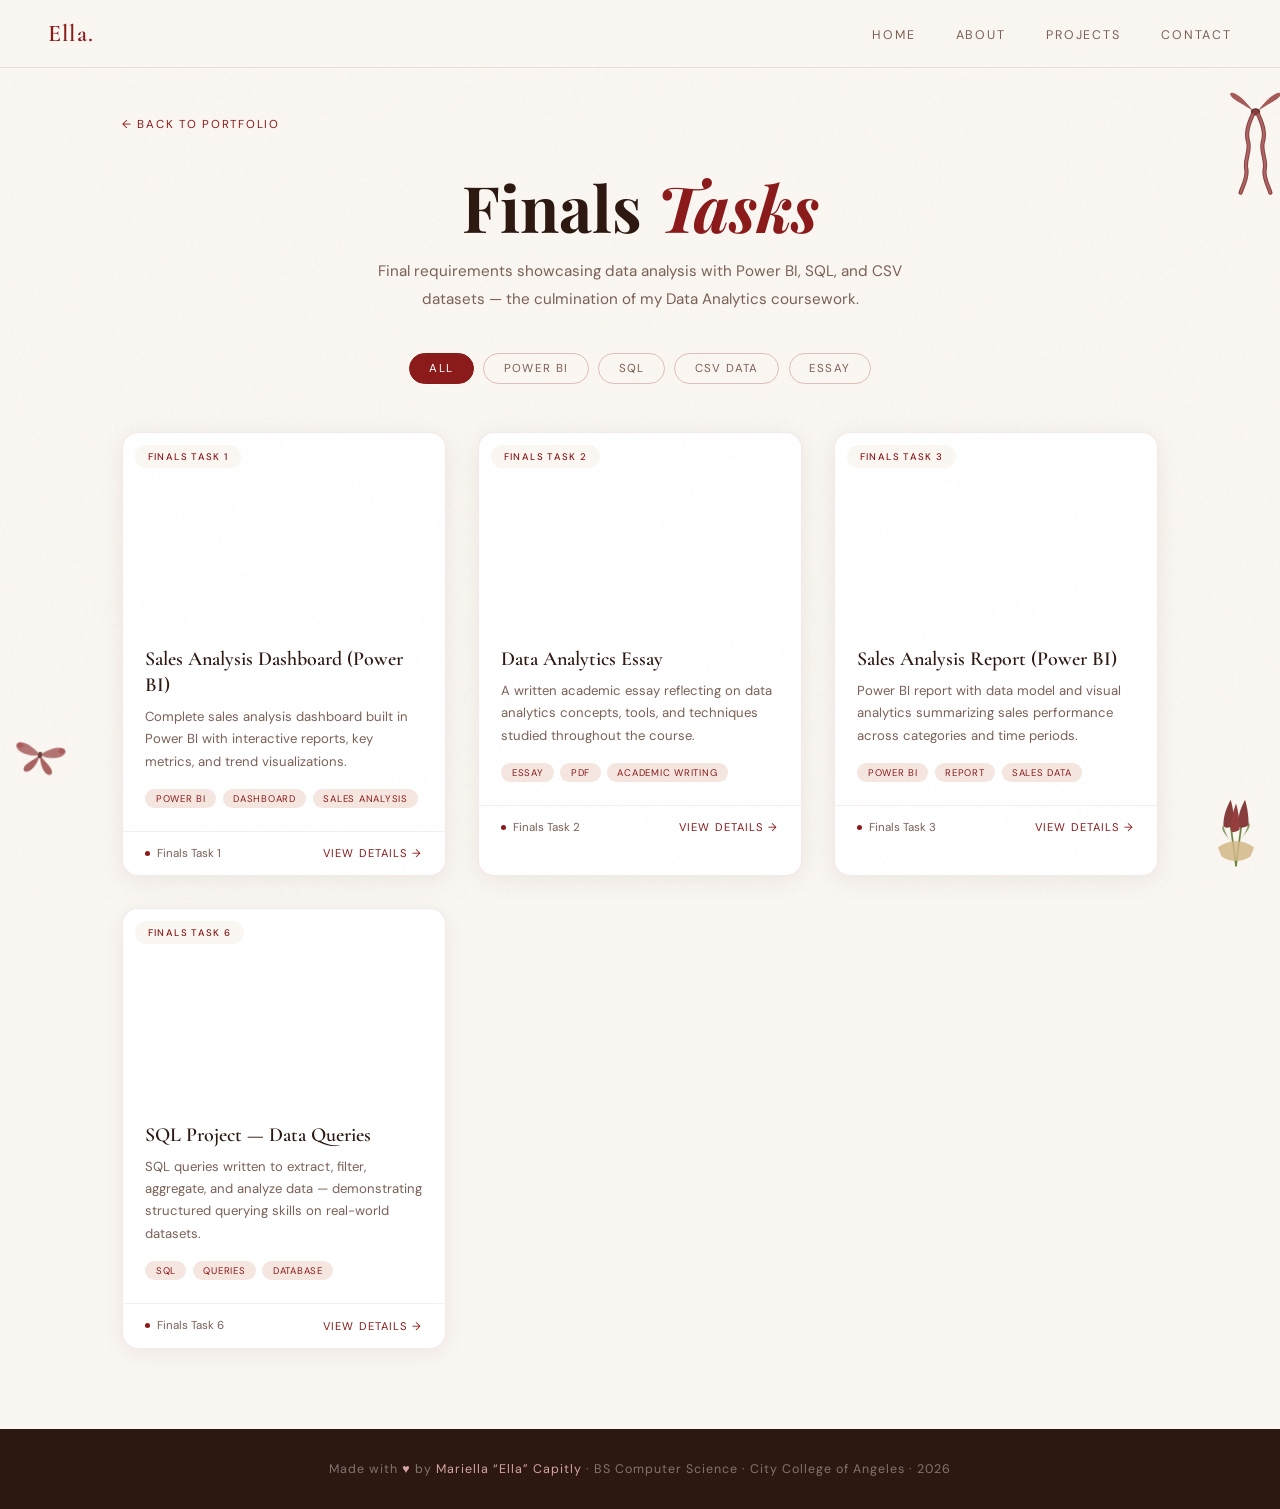
==== commit eafb2d92: "latest finals" ====
--- a/finals.html
+++ b/finals.html
@@ -201,41 +201,22 @@
 
     <!-- Card 1: Sales Analysis Complete (Power BI) — FIN04.png background -->
     <div class="task-card" data-cat="powerbi"
-<<<<<<< Updated upstream
-      data-badge="Finals Task 4"
-      data-title="Designing Interactive Reports"
-      data-imgurl="https://raw.githubusercontent.com/mariellacapitly/PORTFOLIO/development/projects/IMAGES/FIN04.png"
-=======
       data-badge="Finals Task 1"
       data-title="Sales Analysis Dashboard (Power BI)"
-      data-imgurl="https://raw.githubusercontent.com/mariellacapitly/PORTFOLIO/development/projects/IMAGES/FIN1.png"
->>>>>>> Stashed changes
+      data-imgurl="https://raw.githubusercontent.com/mariellacapitly/PORTFOLIO/development/projects/IMAGES/FIN04.png"
       data-thumbclass="thumb-cream"
       data-icon='<path d="M18 20V10M12 20V4M6 20v-6"/>'
       data-iconlabel="Power BI"
-      data-desc="An Adventure Works sales dashboard in Power BI featuring Sum of Sales vs Profit Margin by Month, Sales by Group and Category, and Quantity by Category — with region and year slicers across 3 report pages."
+      data-desc="A complete sales analysis dashboard built in Power BI. Visualizes key sales metrics, trends, and performance indicators using interactive reports and charts."
       data-tags="Power BI,Dashboard,Sales Analysis,Visualization"
       data-download="https://raw.githubusercontent.com/mariellacapitly/PORTFOLIO/development/projects/FINALS/04-Sales_Analysis_complete%20(1).pbix"
       data-filename="Finals-Sales-Analysis-Complete.pbix">
-<<<<<<< Updated upstream
       <div class="task-thumb img-thumb" style="background-image: url('https://raw.githubusercontent.com/mariellacapitly/PORTFOLIO/development/projects/IMAGES/FIN04.png');">
-        <span class="task-tag-badge">Finals Task 4</span>
-      </div>
-      <div class="task-body">
-        <div class="task-title">Designing Interactive Reports</div>
-        <p class="task-desc">Complete sales analysis dashboard built in Power BI with interactive reports, key metrics, and trend visualizations.</p>
-=======
-      <div class="task-thumb img-thumb" style="background-image:url('https://raw.githubusercontent.com/mariellacapitly/PORTFOLIO/development/projects/IMAGES/FIN1.png');">
         <span class="task-tag-badge">Finals Task 1</span>
-        <div class="thumb-icon-wrap" style="display:none;">
-          <svg viewBox="0 0 24 24"><path d="M18 20V10M12 20V4M6 20v-6"/></svg>
-          <span class="thumb-icon-label">Power BI</span>
-        </div>
       </div>
       <div class="task-body">
         <div class="task-title">Sales Analysis Dashboard (Power BI)</div>
-        <p class="task-desc">Adventure Works Power BI dashboard with Sales vs Profit Margin trends, category breakdowns, and region filters across 3 report pages.</p>
->>>>>>> Stashed changes
+        <p class="task-desc">Complete sales analysis dashboard built in Power BI with interactive reports, key metrics, and trend visualizations.</p>
         <div class="task-tags"><span class="task-tag">Power BI</span><span class="task-tag">Dashboard</span><span class="task-tag">Sales Analysis</span></div>
       </div>
       <div class="task-footer">
@@ -246,41 +227,26 @@
 
     <!-- Card 2: Essay — FINESSAY.png background -->
     <div class="task-card" data-cat="essay"
-<<<<<<< Updated upstream
-      data-badge="Finals Essay 1"
+      data-badge="Finals Task 2"
       data-title="Data Analytics Essay"
       data-imgurl="https://raw.githubusercontent.com/mariellacapitly/PORTFOLIO/development/projects/IMAGES/FINESSAY.png"
-=======
-      data-badge="Finals Task 2"
-      data-title="Finals Essay Task 1"
-      data-imgurl="https://raw.githubusercontent.com/mariellacapitly/PORTFOLIO/development/projects/IMAGES/FIN2.png"
->>>>>>> Stashed changes
       data-thumbclass="thumb-blush"
       data-icon='<path d="M14 2H6a2 2 0 00-2 2v16a2 2 0 002 2h12a2 2 0 002-2V8z"/><polyline points="14 2 14 8 20 8"/><line x1="16" y1="13" x2="8" y2="13"/><line x1="16" y1="17" x2="8" y2="17"/>'
       data-iconlabel="Essay / PDF"
-      data-desc="Finals Essay Task 1 — Assessment on understanding what really matters to become a Data Analyst and how to integrate SQL into Data Analysis. Covers domain knowledge, technical ecosystem, soft skills, and the lean tech stack."
+      data-desc="A written essay on data analytics concepts, reflecting on the tools, techniques, and insights gained throughout the course. Submitted as a formal academic document."
       data-tags="Essay,PDF,Academic Writing,Reflection"
       data-download="https://raw.githubusercontent.com/mariellacapitly/PORTFOLIO/development/projects/FINALS/Capitly_Mariella_ESSAY%20(1).pdf"
       data-filename="Capitly_Mariella_ESSAY.pdf">
-<<<<<<< Updated upstream
       <div class="task-thumb img-thumb" style="background-image: url('https://raw.githubusercontent.com/mariellacapitly/PORTFOLIO/development/projects/IMAGES/FINESSAY.png');">
-        <span class="task-tag-badge">Finals Essay 1</span>
-=======
-      <div class="task-thumb img-thumb" style="background-image:url('https://raw.githubusercontent.com/mariellacapitly/PORTFOLIO/development/projects/IMAGES/FIN2.png');">
         <span class="task-tag-badge">Finals Task 2</span>
-        <div class="thumb-icon-wrap" style="display:none;">
-          <svg viewBox="0 0 24 24"><path d="M14 2H6a2 2 0 00-2 2v16a2 2 0 002 2h12a2 2 0 002-2V8z"/><polyline points="14 2 14 8 20 8"/><line x1="16" y1="13" x2="8" y2="13"/><line x1="16" y1="17" x2="8" y2="17"/></svg>
-          <span class="thumb-icon-label">Essay / PDF</span>
-        </div>
->>>>>>> Stashed changes
       </div>
       <div class="task-body">
-        <div class="task-title">Finals Essay Task 1</div>
-        <p class="task-desc">Essay on what it takes to become a Data Analyst — covering domain knowledge, the lean tech stack, and integrating SQL into data analysis.</p>
+        <div class="task-title">Data Analytics Essay</div>
+        <p class="task-desc">A written academic essay reflecting on data analytics concepts, tools, and techniques studied throughout the course.</p>
         <div class="task-tags"><span class="task-tag">Essay</span><span class="task-tag">PDF</span><span class="task-tag">Academic Writing</span></div>
       </div>
       <div class="task-footer">
-        <div style="display:flex;align-items:center;gap:0.4rem;"><div class="task-dot"></div><span style="font-size:0.72rem;color:var(--muted);">Finals Essay 1</span></div>
+        <div style="display:flex;align-items:center;gap:0.4rem;"><div class="task-dot"></div><span style="font-size:0.72rem;color:var(--muted);">Finals Task 2</span></div>
         <button class="open-modal-btn">View Details &rarr;</button>
       </div>
     </div>
@@ -289,37 +255,20 @@
     <div class="task-card" data-cat="powerbi"
       data-badge="Finals Task 3"
       data-title="Sales Analysis Report (Power BI)"
-<<<<<<< Updated upstream
       data-imgurl="https://raw.githubusercontent.com/mariellacapitly/PORTFOLIO/development/projects/IMAGES/FINSALES.png"
-=======
-      data-imgurl="https://raw.githubusercontent.com/mariellacapitly/PORTFOLIO/development/projects/IMAGES/FIN3.png"
->>>>>>> Stashed changes
       data-thumbclass="thumb-rose"
       data-icon='<rect x="2" y="3" width="20" height="14" rx="2"/><path d="M8 21h8M12 17v4"/>'
       data-iconlabel="Power BI"
-      data-desc="Power BI sales report showing yearly performance metrics — Avg Price, Median Price, Orders, Sum of Sales, and YOY Growth — broken down by fiscal year and month using a matrix table view."
+      data-desc="An alternate Power BI report file for the sales analysis project. Contains report pages, data model connections, and visual analytics for sales performance review."
       data-tags="Power BI,Report,Sales Data,Visualization"
       data-download="https://raw.githubusercontent.com/mariellacapitly/PORTFOLIO/development/projects/FINALS/Sales_Analysis_complete%20(1).pbix"
       data-filename="Finals-Sales-Analysis-Report.pbix">
-<<<<<<< Updated upstream
       <div class="task-thumb img-thumb" style="background-image: url('https://raw.githubusercontent.com/mariellacapitly/PORTFOLIO/development/projects/IMAGES/FINSALES.png');">
         <span class="task-tag-badge">Finals Task 3</span>
       </div>
       <div class="task-body">
-        <div class="task-title">Time Intelligence Function in Power BI</div>
+        <div class="task-title">Sales Analysis Report (Power BI)</div>
         <p class="task-desc">Power BI report with data model and visual analytics summarizing sales performance across categories and time periods.</p>
-=======
-      <div class="task-thumb img-thumb" style="background-image:url('https://raw.githubusercontent.com/mariellacapitly/PORTFOLIO/development/projects/IMAGES/FIN3.png');">
-        <span class="task-tag-badge">Finals Task 3</span>
-        <div class="thumb-icon-wrap" style="display:none;">
-          <svg viewBox="0 0 24 24"><rect x="2" y="3" width="20" height="14" rx="2"/><path d="M8 21h8M12 17v4"/></svg>
-          <span class="thumb-icon-label">Power BI</span>
-        </div>
-      </div>
-      <div class="task-body">
-        <div class="task-title">Sales Analysis Report (Power BI)</div>
-        <p class="task-desc">Power BI matrix report showing fiscal year sales breakdown with Avg Price, Orders, Sum of Sales, and Year-Over-Year Growth metrics.</p>
->>>>>>> Stashed changes
         <div class="task-tags"><span class="task-tag">Power BI</span><span class="task-tag">Report</span><span class="task-tag">Sales Data</span></div>
       </div>
       <div class="task-footer">
@@ -328,105 +277,24 @@
       </div>
     </div>
 
-<<<<<<< Updated upstream
     <!-- Card 4: SQL Project — FINPROJ.png background -->
-    <div class="task-card" data-cat="sql"
-      data-badge="Finals Task 1"
-      data-title="Data Preparation and Analysis using SQL"
-      data-imgurl="https://raw.githubusercontent.com/mariellacapitly/PORTFOLIO/development/projects/IMAGES/FINPROJ.png"
-=======
-    <!-- Card 4: Airports CSV -->
-    <div class="task-card" data-cat="csv"
-      data-badge="Finals Task 4"
-      data-title="Airports Dataset (CSV)"
-      data-imgurl="https://raw.githubusercontent.com/mariellacapitly/PORTFOLIO/development/projects/IMAGES/FIN4.png"
-      data-thumbclass="thumb-deep"
-      data-icon='<ellipse cx="12" cy="5" rx="9" ry="3"/><path d="M21 12c0 1.66-4 3-9 3s-9-1.34-9-3"/><path d="M3 5v14c0 1.66 4 3 9 3s9-1.34 9-3V5"/>'
-      data-iconlabel="CSV Dataset"
-      data-desc="A CSV dataset of 10 US airports containing IATA codes, airport names, city, state, country, latitude, and longitude. Used as a reference/lookup table in the finals SQL project."
-      data-tags="CSV,Dataset,Airports,Data Source"
-      data-download="https://raw.githubusercontent.com/mariellacapitly/PORTFOLIO/development/projects/FINALS/airports.csv"
-      data-filename="airports.csv">
-      <div class="task-thumb img-thumb" style="background-image:url('https://raw.githubusercontent.com/mariellacapitly/PORTFOLIO/development/projects/IMAGES/FIN4.png');">
-        <span class="task-tag-badge">Finals Task 4</span>
-        <div class="thumb-icon-wrap" style="display:none;">
-          <svg viewBox="0 0 24 24"><ellipse cx="12" cy="5" rx="9" ry="3"/><path d="M21 12c0 1.66-4 3-9 3s-9-1.34-9-3"/><path d="M3 5v14c0 1.66 4 3 9 3s9-1.34 9-3V5"/></svg>
-          <span class="thumb-icon-label">CSV Dataset</span>
-        </div>
-      </div>
-      <div class="task-body">
-        <div class="task-title">Airports Dataset (CSV)</div>
-        <p class="task-desc">10 US airports dataset with IATA codes, city, state, and coordinates — used as a lookup reference in the SQL finals project.</p>
-        <div class="task-tags"><span class="task-tag">CSV</span><span class="task-tag">Dataset</span><span class="task-tag">Airports</span></div>
-      </div>
-      <div class="task-footer">
-        <div style="display:flex;align-items:center;gap:0.4rem;"><div class="task-dot"></div><span style="font-size:0.72rem;color:var(--muted);">Finals Task 4</span></div>
-        <button class="open-modal-btn">View Details &rarr;</button>
-      </div>
-    </div>
-
-    <!-- Card 5: Dirty Shipments CSV -->
-    <div class="task-card" data-cat="csv"
-      data-badge="Finals Task 5"
-      data-title="Dirty Shipments Dataset (CSV)"
-      data-imgurl="https://raw.githubusercontent.com/mariellacapitly/PORTFOLIO/development/projects/IMAGES/FIN5.png"
-      data-thumbclass="thumb-wine"
-      data-icon='<path d="M21 16V8a2 2 0 00-1-1.73l-7-4a2 2 0 00-2 0l-7 4A2 2 0 003 8v8a2 2 0 001 1.73l7 4a2 2 0 002 0l7-4A2 2 0 0021 16z"/>'
-      data-iconlabel="Dirty Data / CSV"
-      data-desc="Raw unclean shipments data (SHP-1001 to SHP-1025) with issues including inconsistent casing, NULL values, negative weights, and mixed date formats — used as input for the SQL data cleaning exercise."
-      data-tags="CSV,Data Cleaning,Shipments,Raw Data"
-      data-download="https://raw.githubusercontent.com/mariellacapitly/PORTFOLIO/development/projects/FINALS/dirty_shipments.csv"
-      data-filename="dirty_shipments.csv">
-      <div class="task-thumb img-thumb" style="background-image:url('https://raw.githubusercontent.com/mariellacapitly/PORTFOLIO/development/projects/IMAGES/FIN5.png');">
-        <span class="task-tag-badge">Finals Task 5</span>
-        <div class="thumb-icon-wrap" style="display:none;">
-          <svg viewBox="0 0 24 24"><path d="M21 16V8a2 2 0 00-1-1.73l-7-4a2 2 0 00-2 0l-7 4A2 2 0 003 8v8a2 2 0 001 1.73l7 4a2 2 0 002 0l7-4A2 2 0 0021 16z"/></svg>
-          <span class="thumb-icon-label">Dirty Data / CSV</span>
-        </div>
-      </div>
-      <div class="task-body">
-        <div class="task-title">Dirty Shipments Dataset (CSV)</div>
-        <p class="task-desc">25 shipment records with real-world data quality issues — NULLs, mixed casing, negative values — cleaned using the SQL script in Task 7.</p>
-        <div class="task-tags"><span class="task-tag">CSV</span><span class="task-tag">Data Cleaning</span><span class="task-tag">Shipments</span></div>
-      </div>
-      <div class="task-footer">
-        <div style="display:flex;align-items:center;gap:0.4rem;"><div class="task-dot"></div><span style="font-size:0.72rem;color:var(--muted);">Finals Task 5</span></div>
-        <button class="open-modal-btn">View Details &rarr;</button>
-      </div>
-    </div>
-
-    <!-- Card 6: SQL Project -->
     <div class="task-card" data-cat="sql"
       data-badge="Finals Task 6"
       data-title="SQL Project — Data Queries"
-      data-imgurl="https://raw.githubusercontent.com/mariellacapitly/PORTFOLIO/development/projects/IMAGES/FIN6.png"
->>>>>>> Stashed changes
+      data-imgurl="https://raw.githubusercontent.com/mariellacapitly/PORTFOLIO/development/projects/IMAGES/FINPROJ.png"
       data-thumbclass="thumb-sand"
       data-icon='<path d="M4 6h16M4 12h16M4 18h7"/><circle cx="17" cy="18" r="3"/><path d="m21 21-1.5-1.5"/>'
       data-iconlabel="SQL"
-      data-desc="SQL project creating a calls database and table, converting call_timestamp from string to date, and running SELECT queries. Covers CREATE DATABASE, CREATE TABLE, UPDATE with str_to_date(), and data inspection queries."
+      data-desc="A SQL project file containing queries written to extract, filter, aggregate, and analyze data. Demonstrates ability to write structured queries for real-world data problems."
       data-tags="SQL,Queries,Database,Data Analysis"
       data-download="https://raw.githubusercontent.com/mariellacapitly/PORTFOLIO/development/projects/FINALS/project_capitly%20(1).sql"
       data-filename="project_capitly.sql">
-<<<<<<< Updated upstream
       <div class="task-thumb img-thumb" style="background-image: url('https://raw.githubusercontent.com/mariellacapitly/PORTFOLIO/development/projects/IMAGES/FINPROJ.png');">
-        <span class="task-tag-badge">Finals Task 1</span>
-      </div>
-      <div class="task-body">
-        <div class="task-title">Data Preparation and Analysis using SQL</div>
-        <p class="task-desc">SQL queries written to extract, filter, aggregate, and analyze data — demonstrating structured querying skills on real-world datasets.</p>
-=======
-      <div class="task-thumb img-thumb" style="background-image:url('https://raw.githubusercontent.com/mariellacapitly/PORTFOLIO/development/projects/IMAGES/FIN6.png');">
         <span class="task-tag-badge">Finals Task 6</span>
-        <div class="thumb-icon-wrap" style="display:none;">
-          <svg viewBox="0 0 24 24"><path d="M4 6h16M4 12h16M4 18h7"/><circle cx="17" cy="18" r="3"/><path d="m21 21-1.5-1.5"/></svg>
-          <span class="thumb-icon-label">SQL</span>
-        </div>
       </div>
       <div class="task-body">
         <div class="task-title">SQL Project — Data Queries</div>
-        <p class="task-desc">SQL project building a calls database — CREATE TABLE, data type conversion with str_to_date(), and SELECT queries for data inspection.</p>
->>>>>>> Stashed changes
+        <p class="task-desc">SQL queries written to extract, filter, aggregate, and analyze data — demonstrating structured querying skills on real-world datasets.</p>
         <div class="task-tags"><span class="task-tag">SQL</span><span class="task-tag">Queries</span><span class="task-tag">Database</span></div>
       </div>
       <div class="task-footer">
@@ -435,39 +303,6 @@
       </div>
     </div>
 
-<<<<<<< Updated upstream
-=======
-    <!-- Card 7: Cleaned Shipments SQL -->
-    <div class="task-card" data-cat="sql"
-      data-badge="Finals Task 7"
-      data-title="Cleaned Shipments SQL Script"
-      data-imgurl="https://raw.githubusercontent.com/mariellacapitly/PORTFOLIO/development/projects/IMAGES/FIN7.png"
-      data-thumbclass="thumb-mauve"
-      data-icon='<polyline points="20 6 9 17 4 12"/>'
-      data-iconlabel="SQL / Cleaned"
-      data-desc="SQL cleaning script for the dirty shipments dataset — removes leading/trailing spaces with TRIM(), standardizes casing with PROPER_CASE() and UCASE(), converts ship_date and delivery_date from string to date, computes transit days with DATEDIFF(), and validates weight_kg with CASE statements."
-      data-tags="SQL,Data Cleaning,Shipments,ETL"
-      data-download="https://raw.githubusercontent.com/mariellacapitly/PORTFOLIO/development/projects/FINALS/shipment_cleaned.sql"
-      data-filename="shipment_cleaned.sql">
-      <div class="task-thumb img-thumb" style="background-image:url('https://raw.githubusercontent.com/mariellacapitly/PORTFOLIO/development/projects/IMAGES/FIN7.png');">
-        <span class="task-tag-badge">Finals Task 7</span>
-        <div class="thumb-icon-wrap" style="display:none;">
-          <svg viewBox="0 0 24 24"><polyline points="20 6 9 17 4 12"/></svg>
-          <span class="thumb-icon-label">SQL / Cleaned</span>
-        </div>
-      </div>
-      <div class="task-body">
-        <div class="task-title">Cleaned Shipments SQL Script</div>
-        <p class="task-desc">SQL cleaning pipeline using TRIM(), PROPER_CASE(), STR_TO_DATE(), DATEDIFF(), and CASE to transform dirty shipment records into clean, analysis-ready data.</p>
-        <div class="task-tags"><span class="task-tag">SQL</span><span class="task-tag">Data Cleaning</span><span class="task-tag">ETL</span></div>
-      </div>
-      <div class="task-footer">
-        <div style="display:flex;align-items:center;gap:0.4rem;"><div class="task-dot"></div><span style="font-size:0.72rem;color:var(--muted);">Finals Task 7</span></div>
-        <button class="open-modal-btn">View Details &rarr;</button>
-      </div>
-    </div>
-
->>>>>>> Stashed changes
   </div><!-- /tasks-grid -->
 </div><!-- /page-wrap -->
 
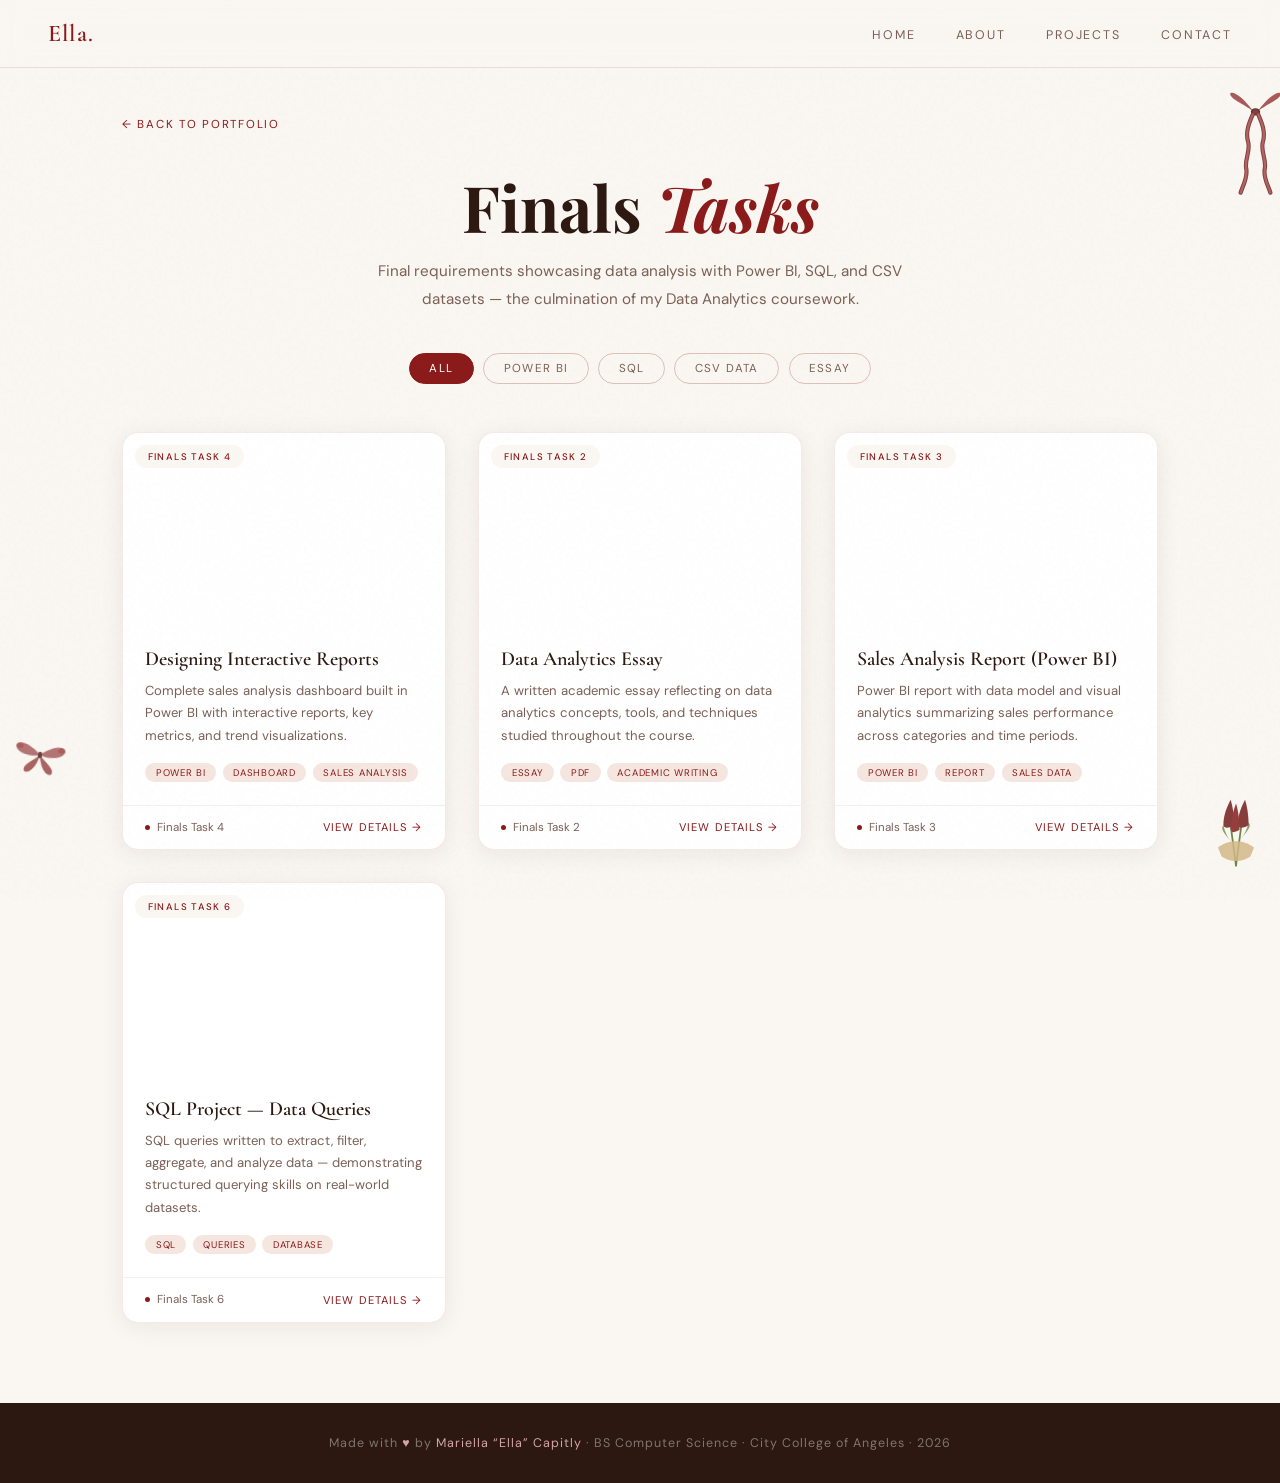
==== commit f4b6931a: "Update finals.html" ====
--- a/finals.html
+++ b/finals.html
@@ -201,8 +201,8 @@
 
     <!-- Card 1: Sales Analysis Complete (Power BI) — FIN04.png background -->
     <div class="task-card" data-cat="powerbi"
-      data-badge="Finals Task 1"
-      data-title="Sales Analysis Dashboard (Power BI)"
+      data-badge="Finals Task 4"
+      data-title="Designing Interactive Reports"
       data-imgurl="https://raw.githubusercontent.com/mariellacapitly/PORTFOLIO/development/projects/IMAGES/FIN04.png"
       data-thumbclass="thumb-cream"
       data-icon='<path d="M18 20V10M12 20V4M6 20v-6"/>'
@@ -212,15 +212,15 @@
       data-download="https://raw.githubusercontent.com/mariellacapitly/PORTFOLIO/development/projects/FINALS/04-Sales_Analysis_complete%20(1).pbix"
       data-filename="Finals-Sales-Analysis-Complete.pbix">
       <div class="task-thumb img-thumb" style="background-image: url('https://raw.githubusercontent.com/mariellacapitly/PORTFOLIO/development/projects/IMAGES/FIN04.png');">
-        <span class="task-tag-badge">Finals Task 1</span>
+        <span class="task-tag-badge">Finals Task 4</span>
       </div>
       <div class="task-body">
-        <div class="task-title">Sales Analysis Dashboard (Power BI)</div>
+        <div class="task-title">Designing Interactive Reports</div>
         <p class="task-desc">Complete sales analysis dashboard built in Power BI with interactive reports, key metrics, and trend visualizations.</p>
         <div class="task-tags"><span class="task-tag">Power BI</span><span class="task-tag">Dashboard</span><span class="task-tag">Sales Analysis</span></div>
       </div>
       <div class="task-footer">
-        <div style="display:flex;align-items:center;gap:0.4rem;"><div class="task-dot"></div><span style="font-size:0.72rem;color:var(--muted);">Finals Task 1</span></div>
+        <div style="display:flex;align-items:center;gap:0.4rem;"><div class="task-dot"></div><span style="font-size:0.72rem;color:var(--muted);">Finals Task 4</span></div>
         <button class="open-modal-btn">View Details &rarr;</button>
       </div>
     </div>
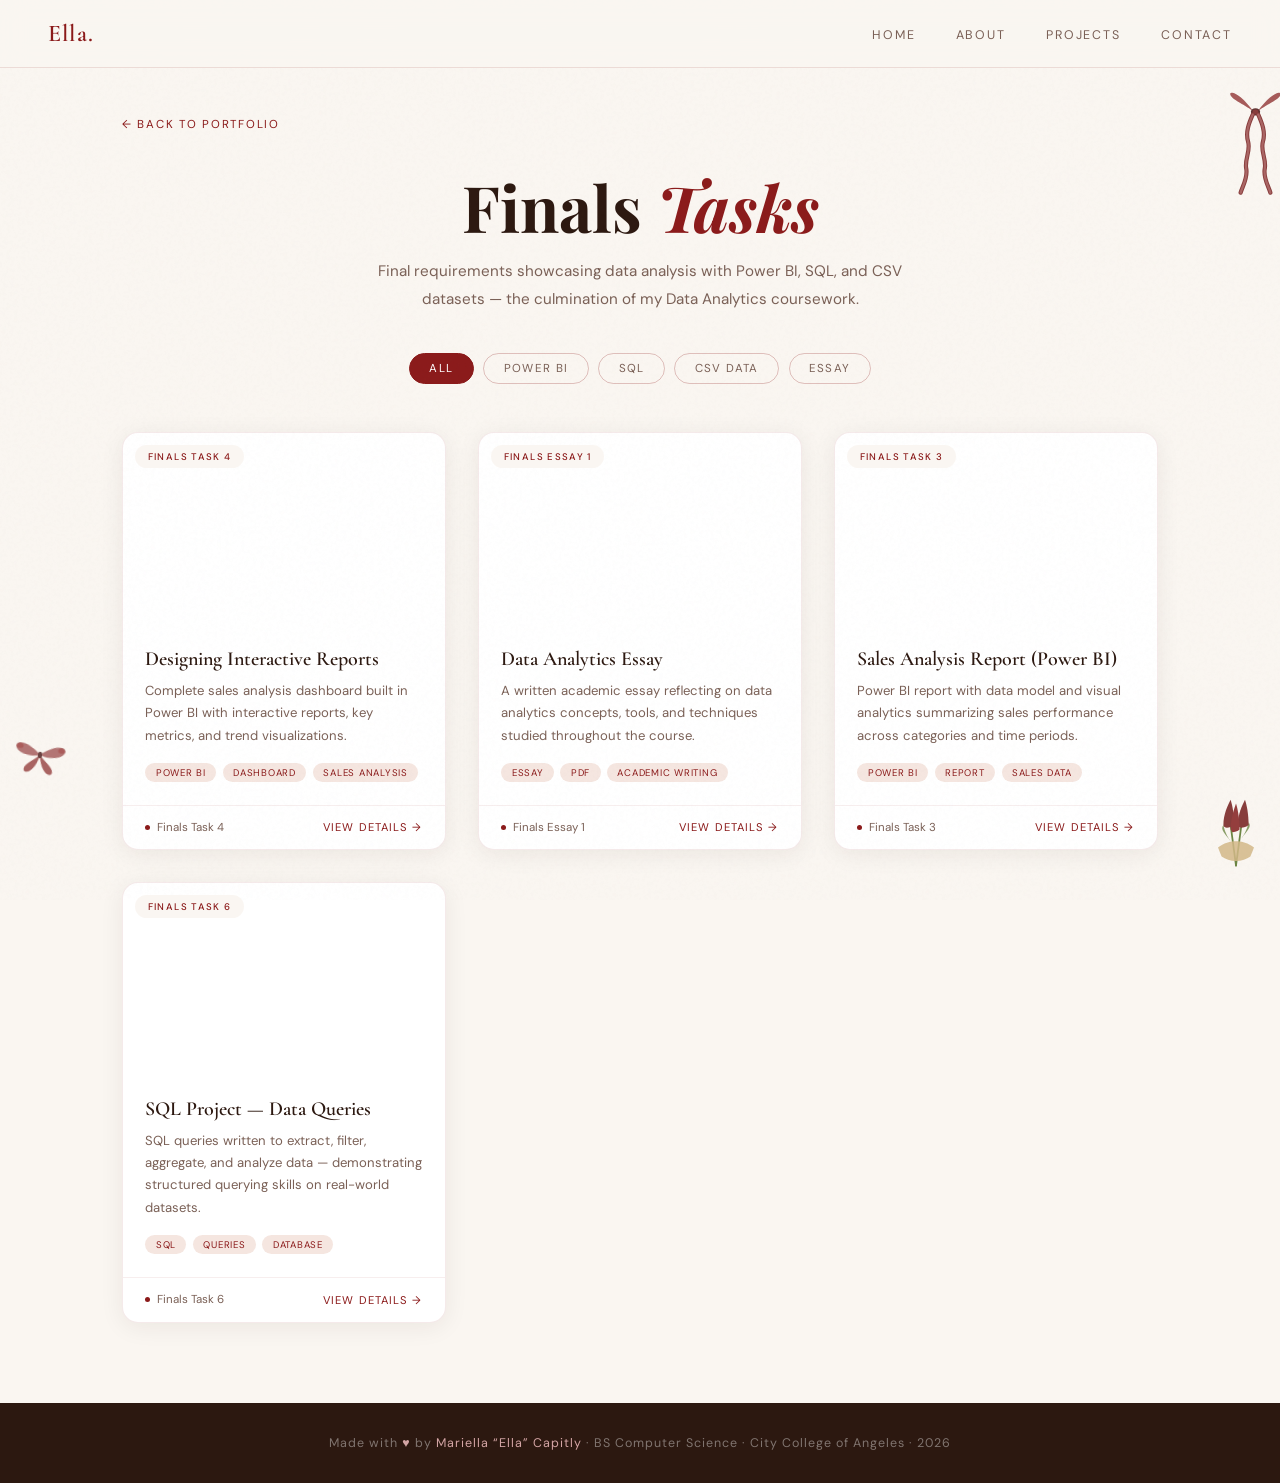
==== commit 16d2d127: "Update finals.html" ====
--- a/finals.html
+++ b/finals.html
@@ -227,7 +227,7 @@
 
     <!-- Card 2: Essay — FINESSAY.png background -->
     <div class="task-card" data-cat="essay"
-      data-badge="Finals Task 2"
+      data-badge="Finals Essay 1"
       data-title="Data Analytics Essay"
       data-imgurl="https://raw.githubusercontent.com/mariellacapitly/PORTFOLIO/development/projects/IMAGES/FINESSAY.png"
       data-thumbclass="thumb-blush"
@@ -238,7 +238,7 @@
       data-download="https://raw.githubusercontent.com/mariellacapitly/PORTFOLIO/development/projects/FINALS/Capitly_Mariella_ESSAY%20(1).pdf"
       data-filename="Capitly_Mariella_ESSAY.pdf">
       <div class="task-thumb img-thumb" style="background-image: url('https://raw.githubusercontent.com/mariellacapitly/PORTFOLIO/development/projects/IMAGES/FINESSAY.png');">
-        <span class="task-tag-badge">Finals Task 2</span>
+        <span class="task-tag-badge">Finals Essay 1</span>
       </div>
       <div class="task-body">
         <div class="task-title">Data Analytics Essay</div>
@@ -246,7 +246,7 @@
         <div class="task-tags"><span class="task-tag">Essay</span><span class="task-tag">PDF</span><span class="task-tag">Academic Writing</span></div>
       </div>
       <div class="task-footer">
-        <div style="display:flex;align-items:center;gap:0.4rem;"><div class="task-dot"></div><span style="font-size:0.72rem;color:var(--muted);">Finals Task 2</span></div>
+        <div style="display:flex;align-items:center;gap:0.4rem;"><div class="task-dot"></div><span style="font-size:0.72rem;color:var(--muted);">Finals Essay 1</span></div>
         <button class="open-modal-btn">View Details &rarr;</button>
       </div>
     </div>
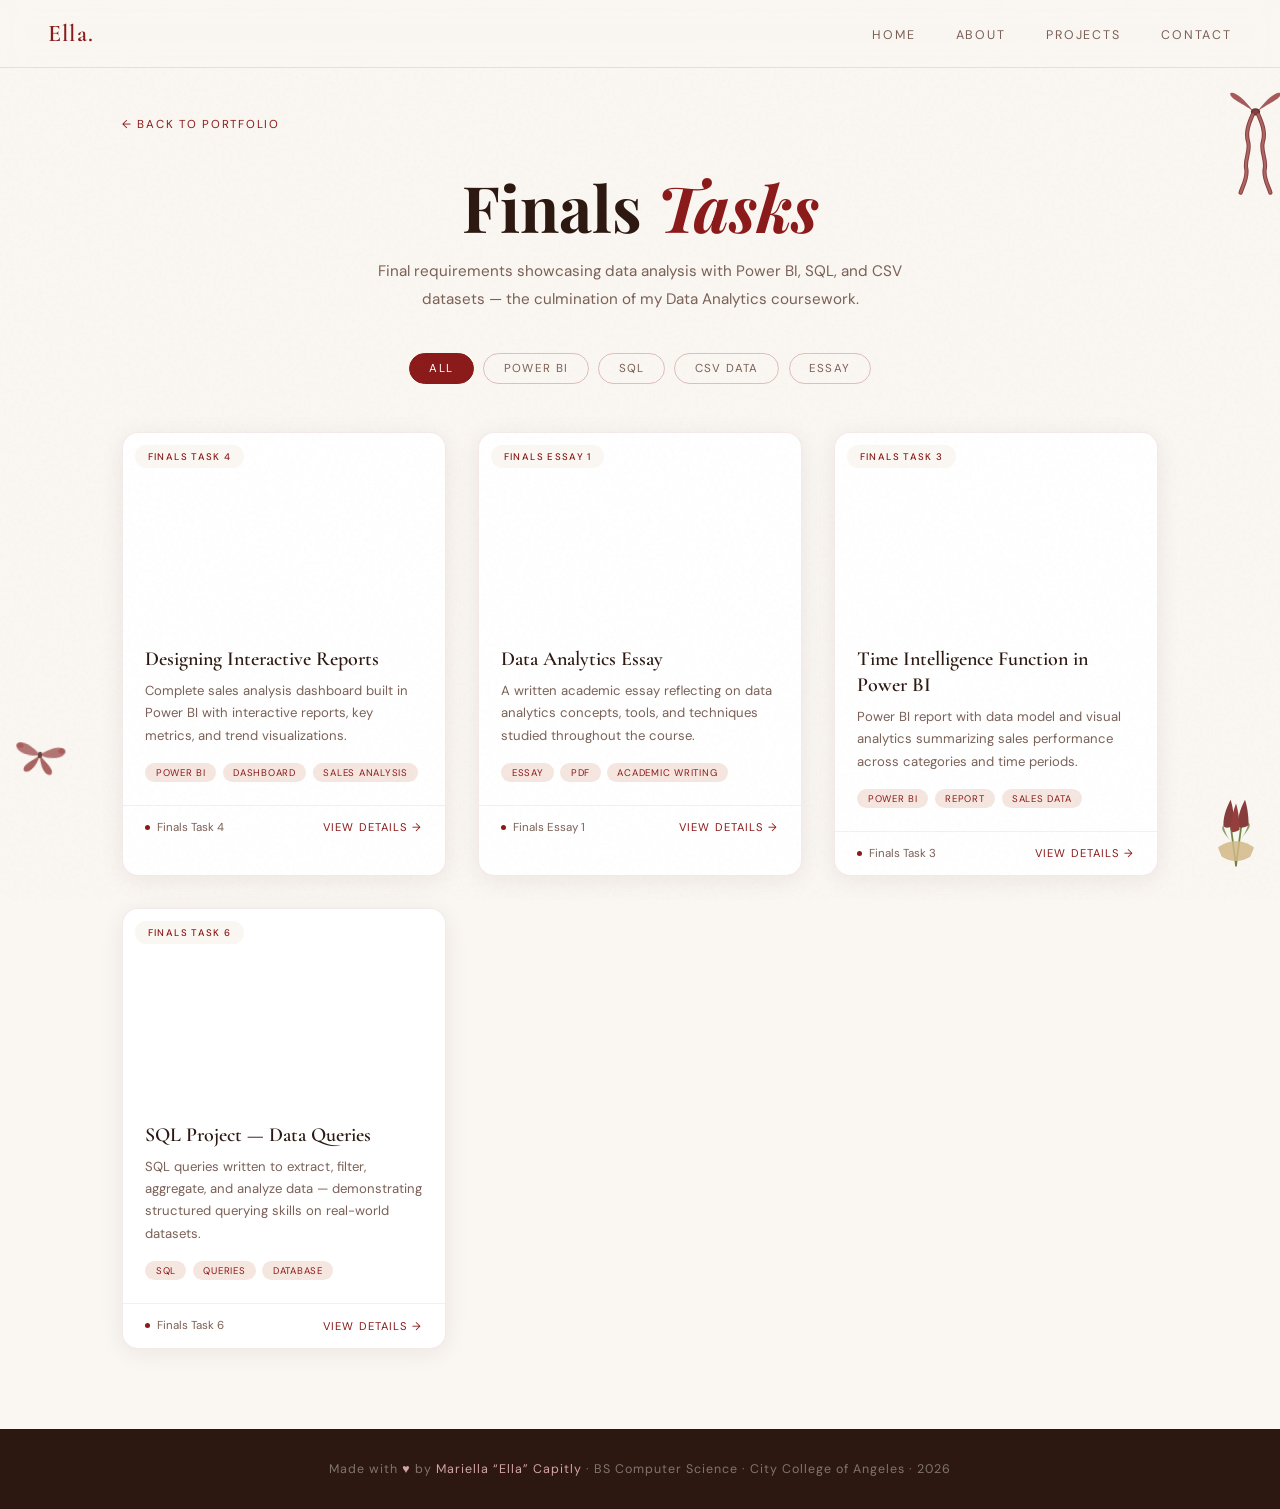
==== commit c655ca4d: "Update finals.html" ====
--- a/finals.html
+++ b/finals.html
@@ -254,7 +254,7 @@
     <!-- Card 3: Sales Analysis Report (alternate .pbix) — FINSALES.png background -->
     <div class="task-card" data-cat="powerbi"
       data-badge="Finals Task 3"
-      data-title="Sales Analysis Report (Power BI)"
+      data-title="Time Intelligence Function in Power BI"
       data-imgurl="https://raw.githubusercontent.com/mariellacapitly/PORTFOLIO/development/projects/IMAGES/FINSALES.png"
       data-thumbclass="thumb-rose"
       data-icon='<rect x="2" y="3" width="20" height="14" rx="2"/><path d="M8 21h8M12 17v4"/>'
@@ -267,7 +267,7 @@
         <span class="task-tag-badge">Finals Task 3</span>
       </div>
       <div class="task-body">
-        <div class="task-title">Sales Analysis Report (Power BI)</div>
+        <div class="task-title">Time Intelligence Function in Power BI</div>
         <p class="task-desc">Power BI report with data model and visual analytics summarizing sales performance across categories and time periods.</p>
         <div class="task-tags"><span class="task-tag">Power BI</span><span class="task-tag">Report</span><span class="task-tag">Sales Data</span></div>
       </div>
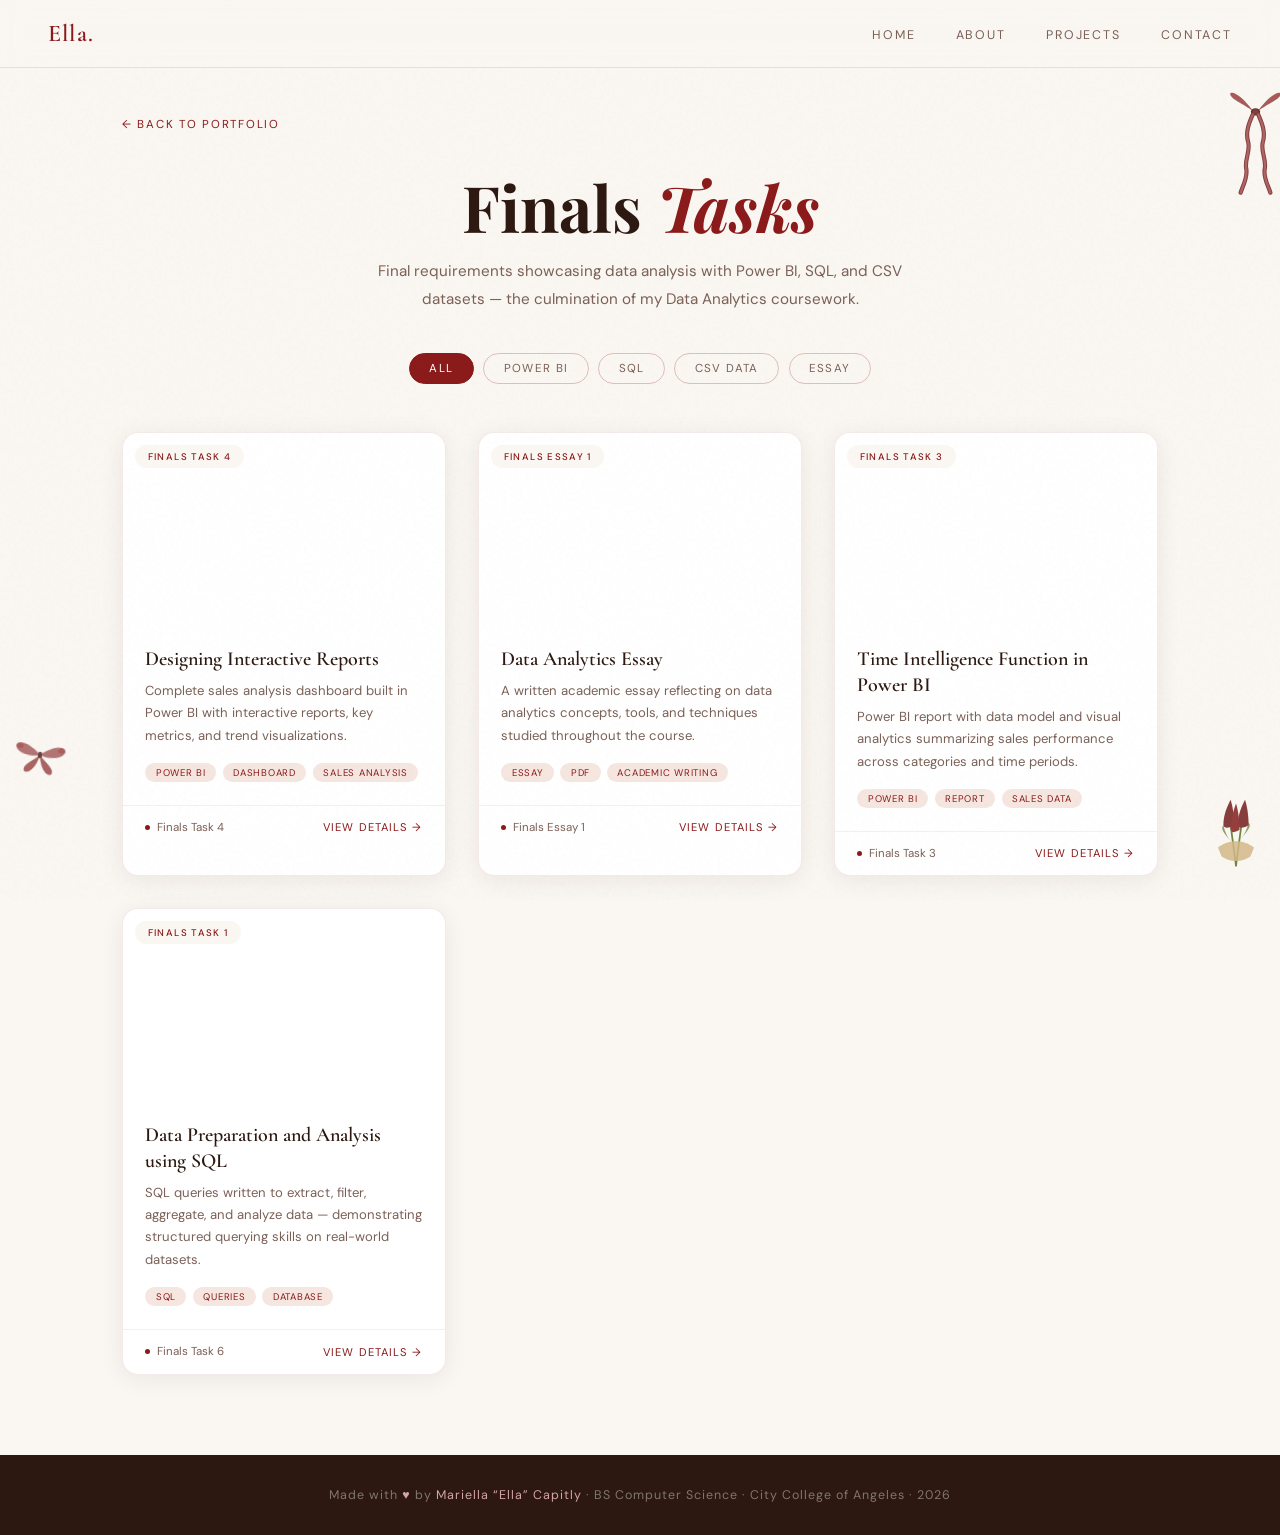
==== commit f125f426: "Update finals.html" ====
--- a/finals.html
+++ b/finals.html
@@ -279,8 +279,8 @@
 
     <!-- Card 4: SQL Project — FINPROJ.png background -->
     <div class="task-card" data-cat="sql"
-      data-badge="Finals Task 6"
-      data-title="SQL Project — Data Queries"
+      data-badge="Finals Task 1"
+      data-title="Data Preparation and Analysis using SQL"
       data-imgurl="https://raw.githubusercontent.com/mariellacapitly/PORTFOLIO/development/projects/IMAGES/FINPROJ.png"
       data-thumbclass="thumb-sand"
       data-icon='<path d="M4 6h16M4 12h16M4 18h7"/><circle cx="17" cy="18" r="3"/><path d="m21 21-1.5-1.5"/>'
@@ -290,10 +290,10 @@
       data-download="https://raw.githubusercontent.com/mariellacapitly/PORTFOLIO/development/projects/FINALS/project_capitly%20(1).sql"
       data-filename="project_capitly.sql">
       <div class="task-thumb img-thumb" style="background-image: url('https://raw.githubusercontent.com/mariellacapitly/PORTFOLIO/development/projects/IMAGES/FINPROJ.png');">
-        <span class="task-tag-badge">Finals Task 6</span>
+        <span class="task-tag-badge">Finals Task 1</span>
       </div>
       <div class="task-body">
-        <div class="task-title">SQL Project — Data Queries</div>
+        <div class="task-title">Data Preparation and Analysis using SQL</div>
         <p class="task-desc">SQL queries written to extract, filter, aggregate, and analyze data — demonstrating structured querying skills on real-world datasets.</p>
         <div class="task-tags"><span class="task-tag">SQL</span><span class="task-tag">Queries</span><span class="task-tag">Database</span></div>
       </div>
